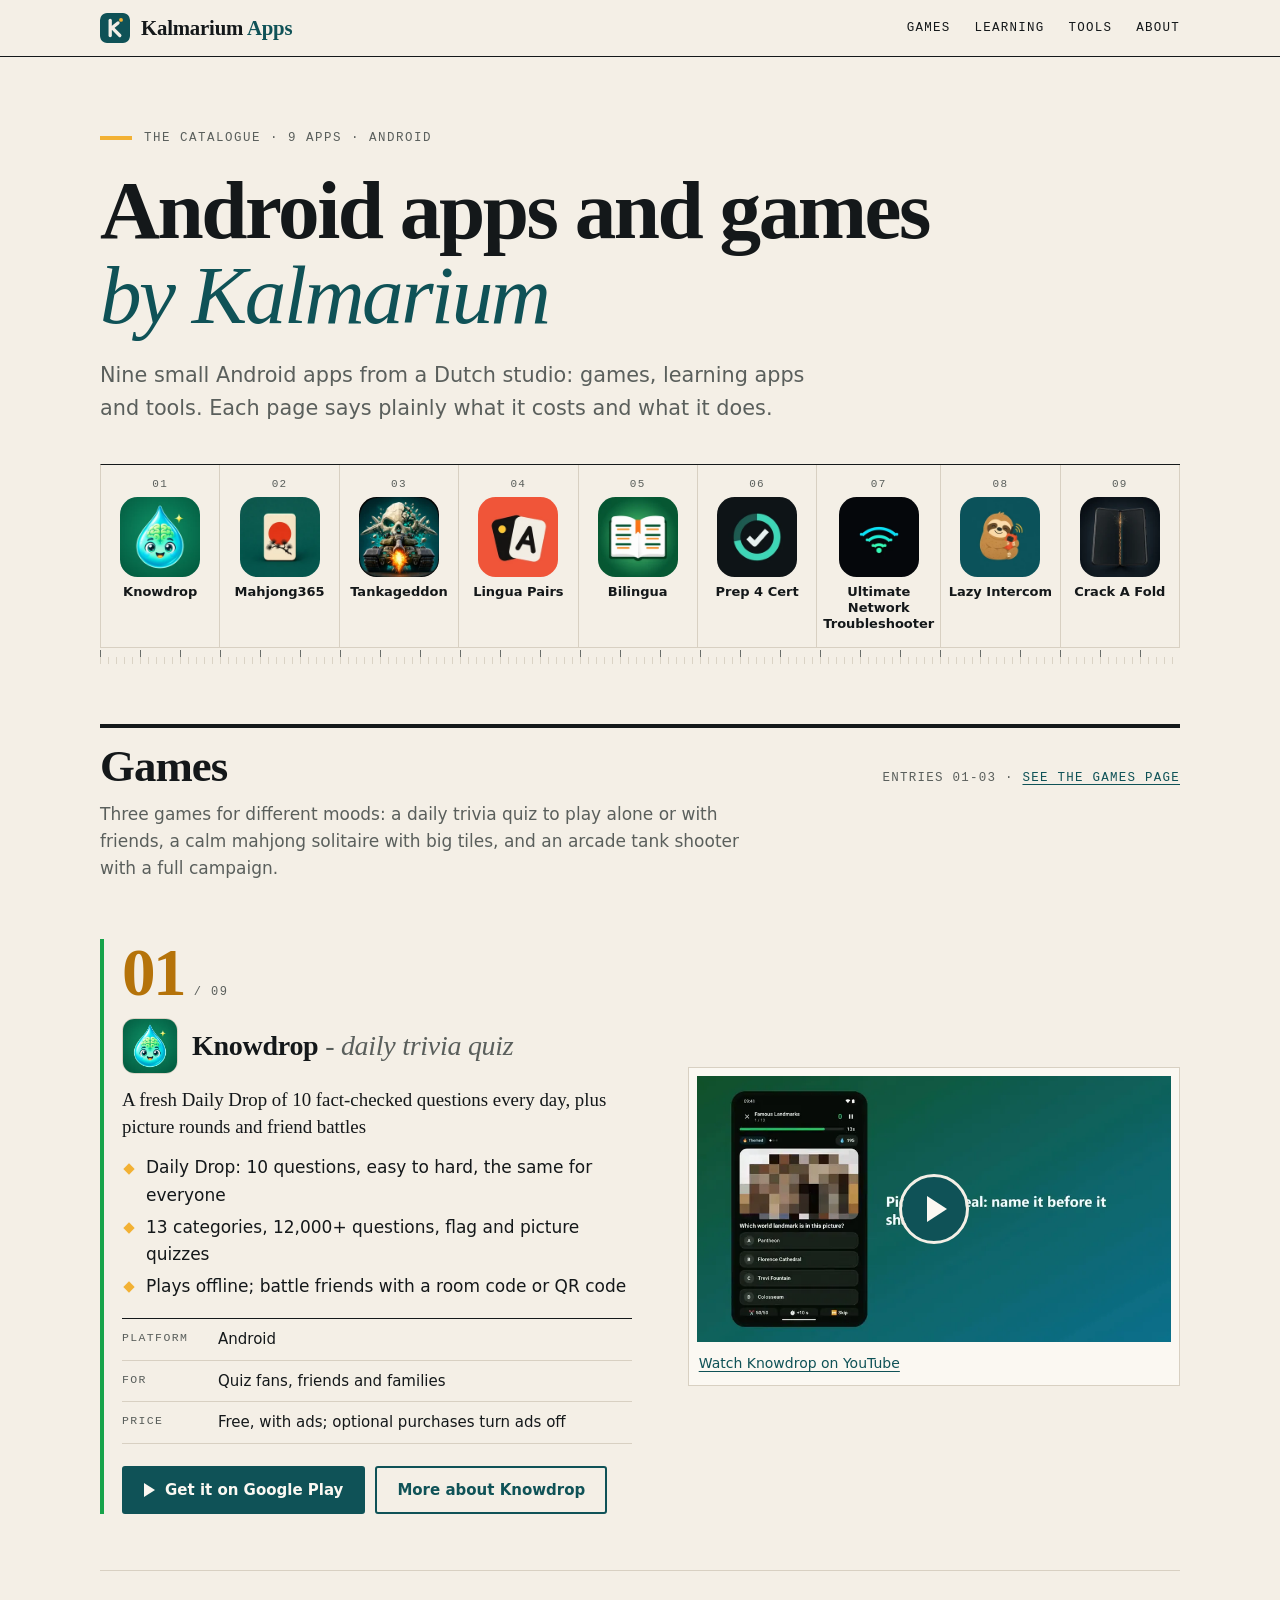
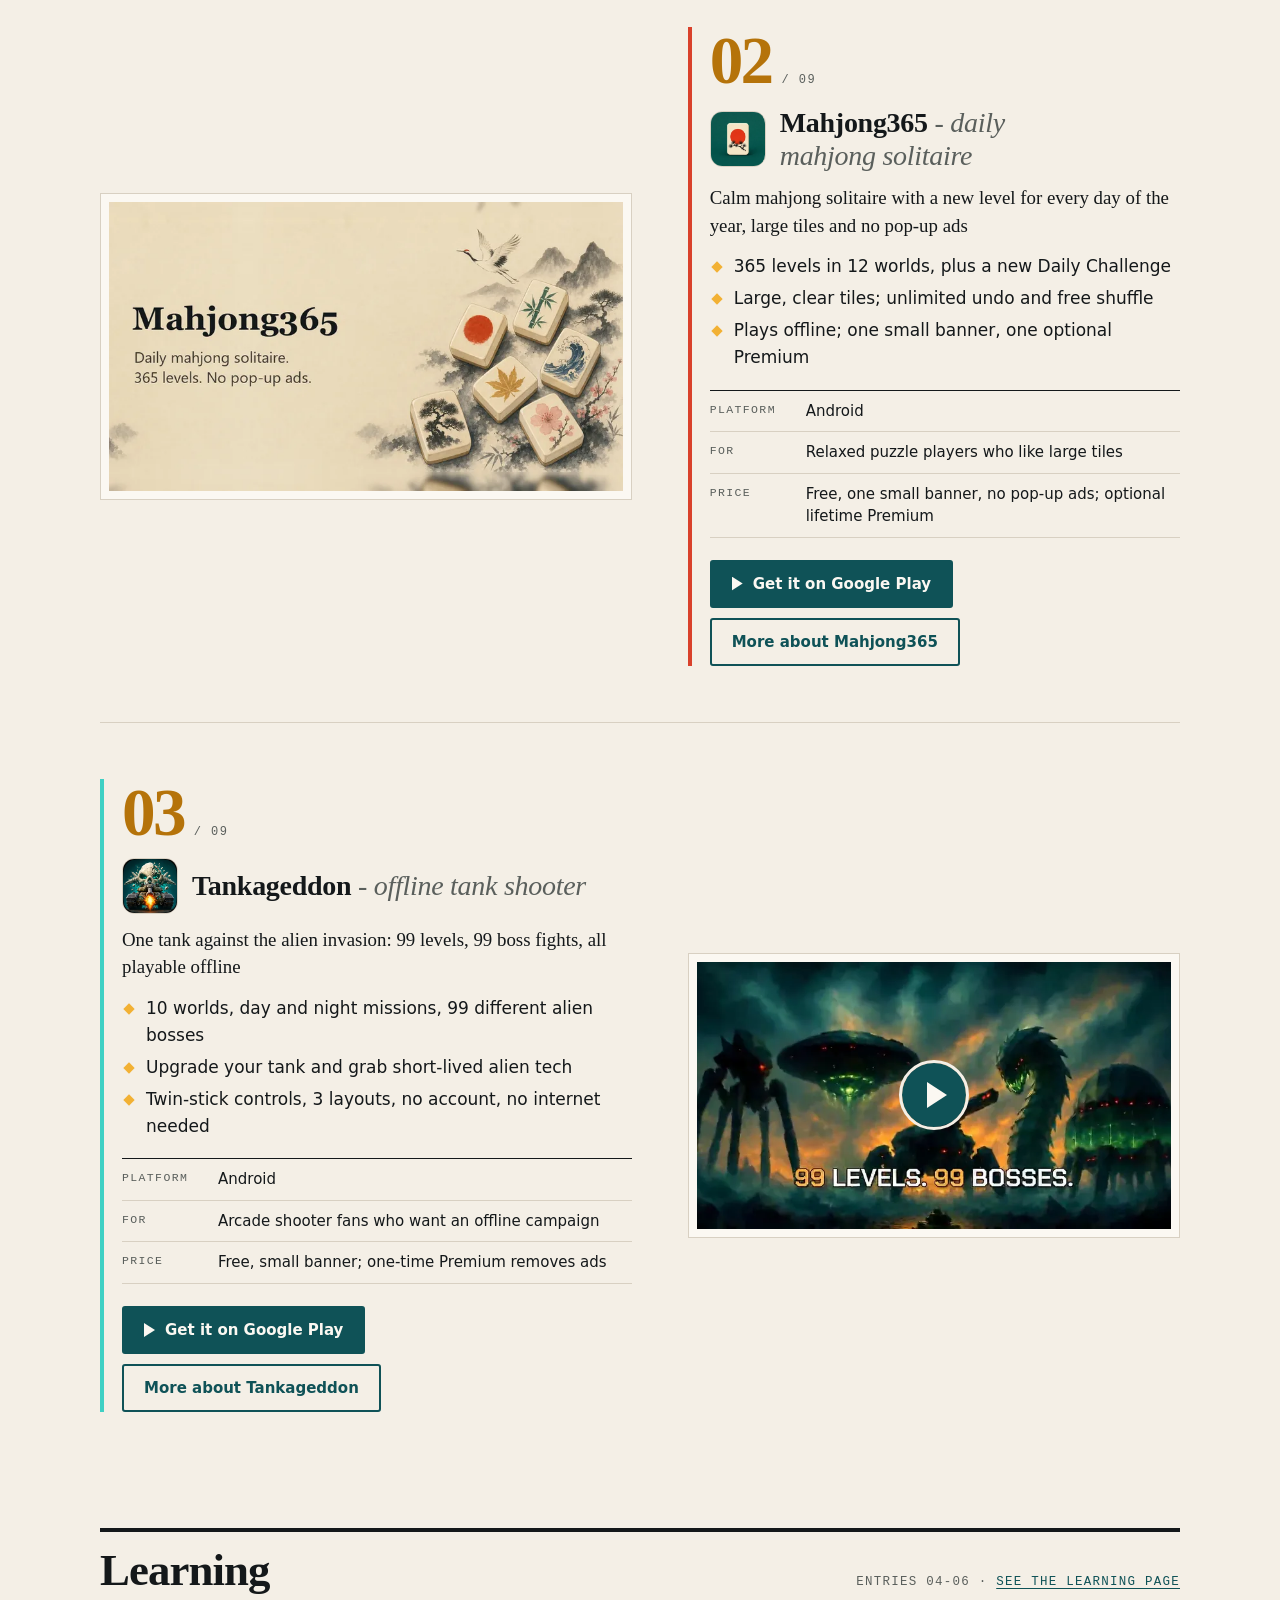
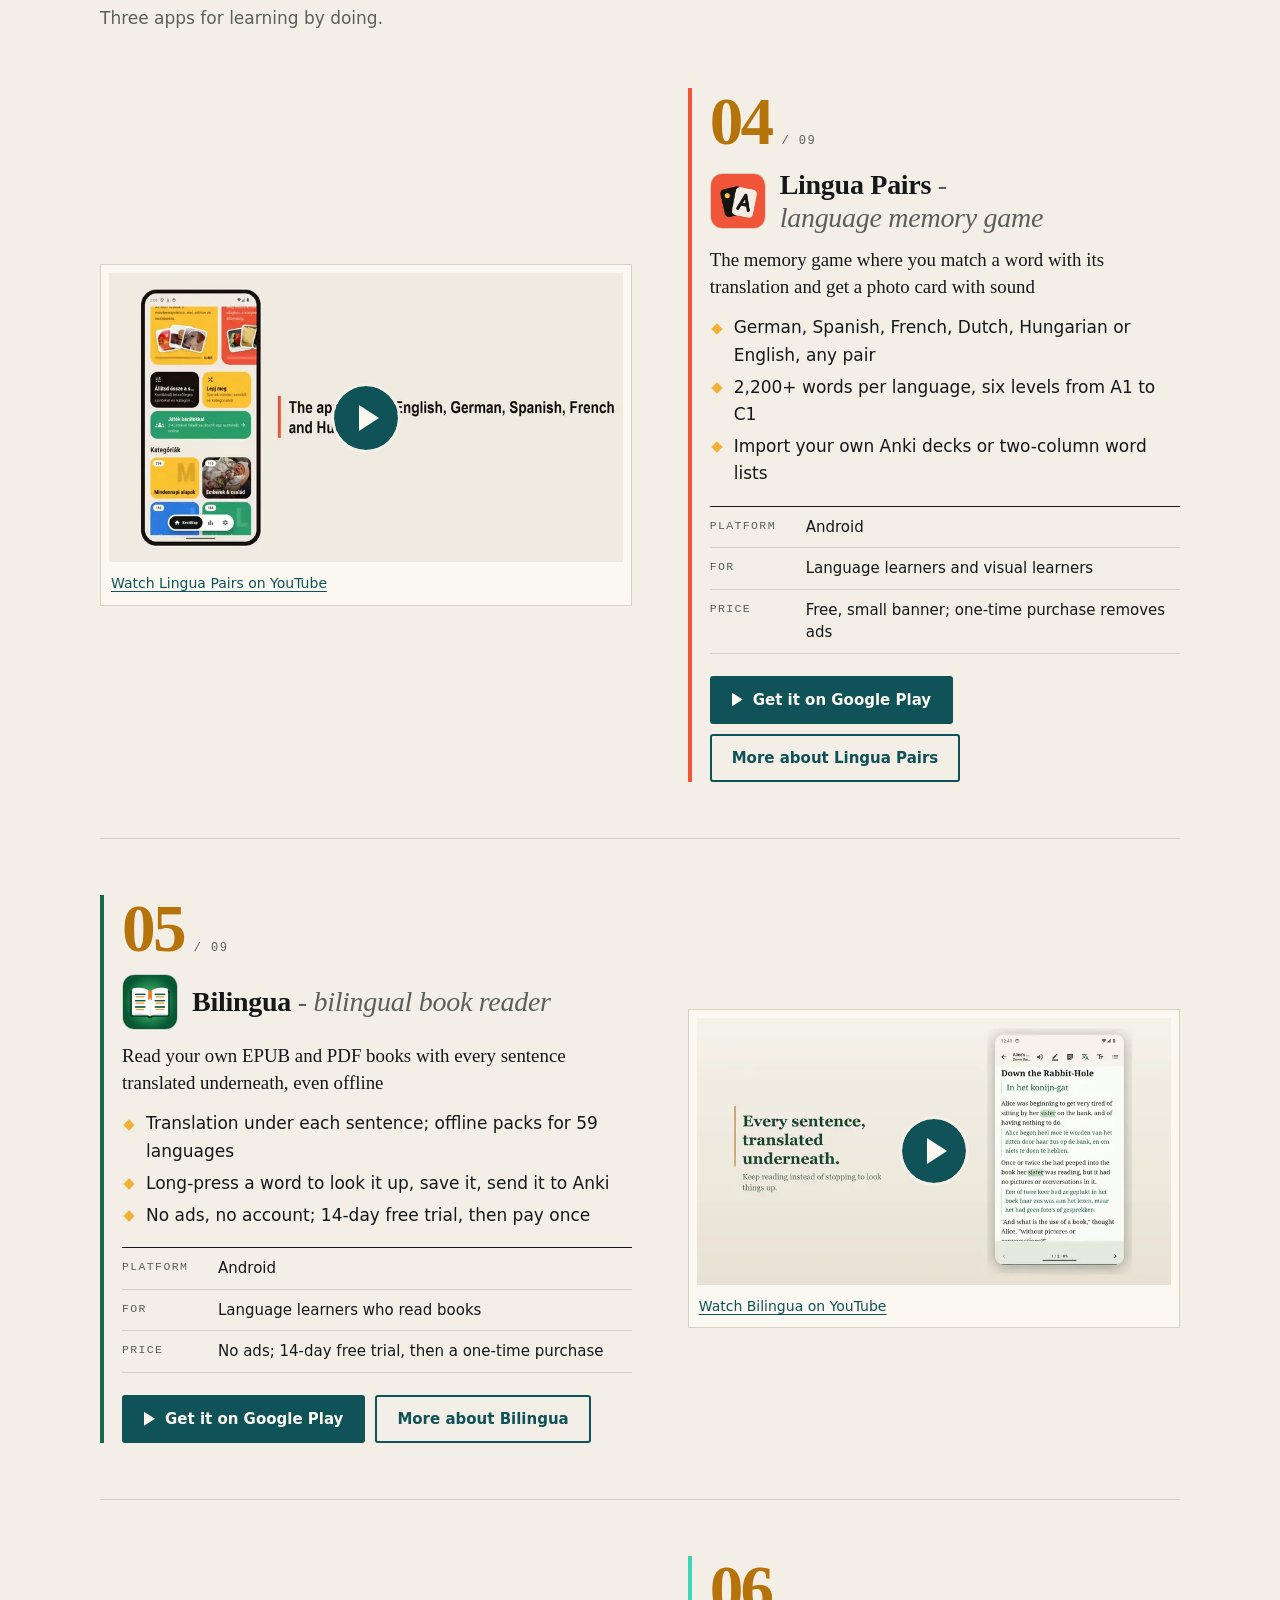
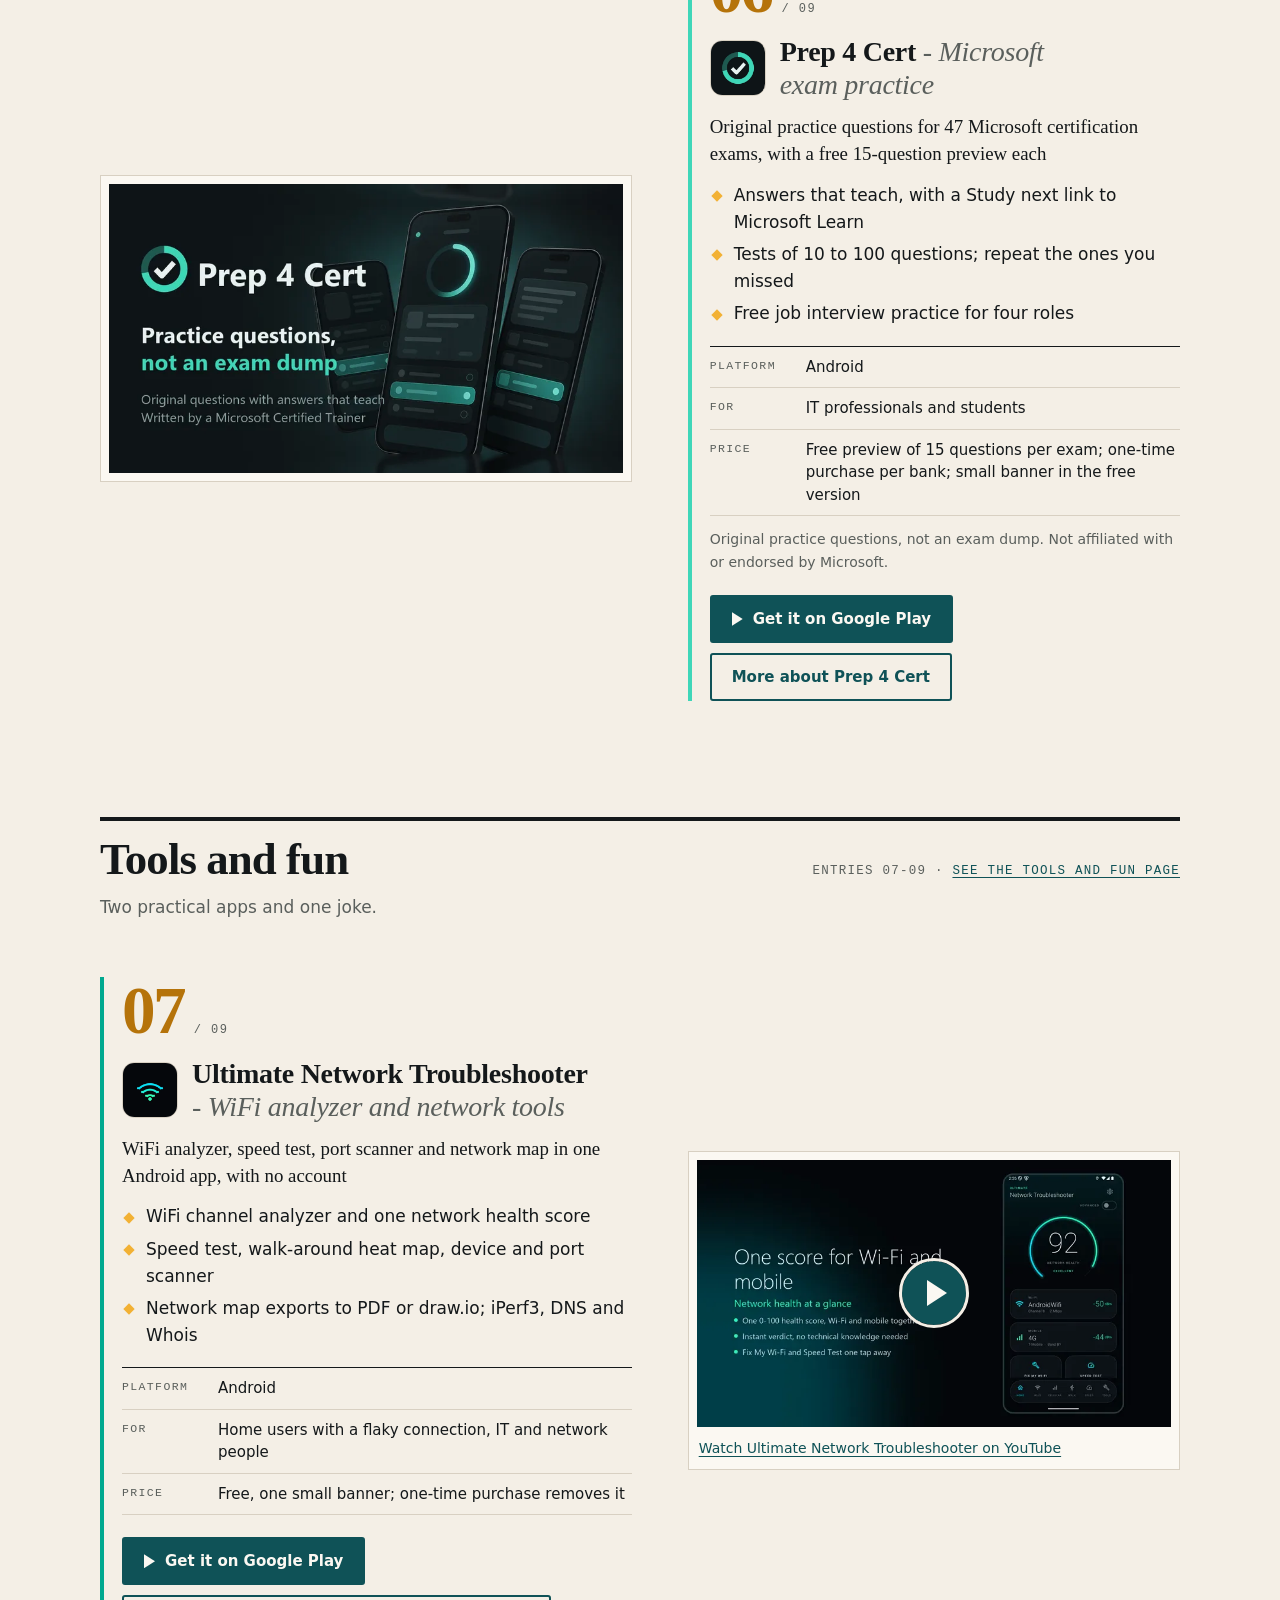
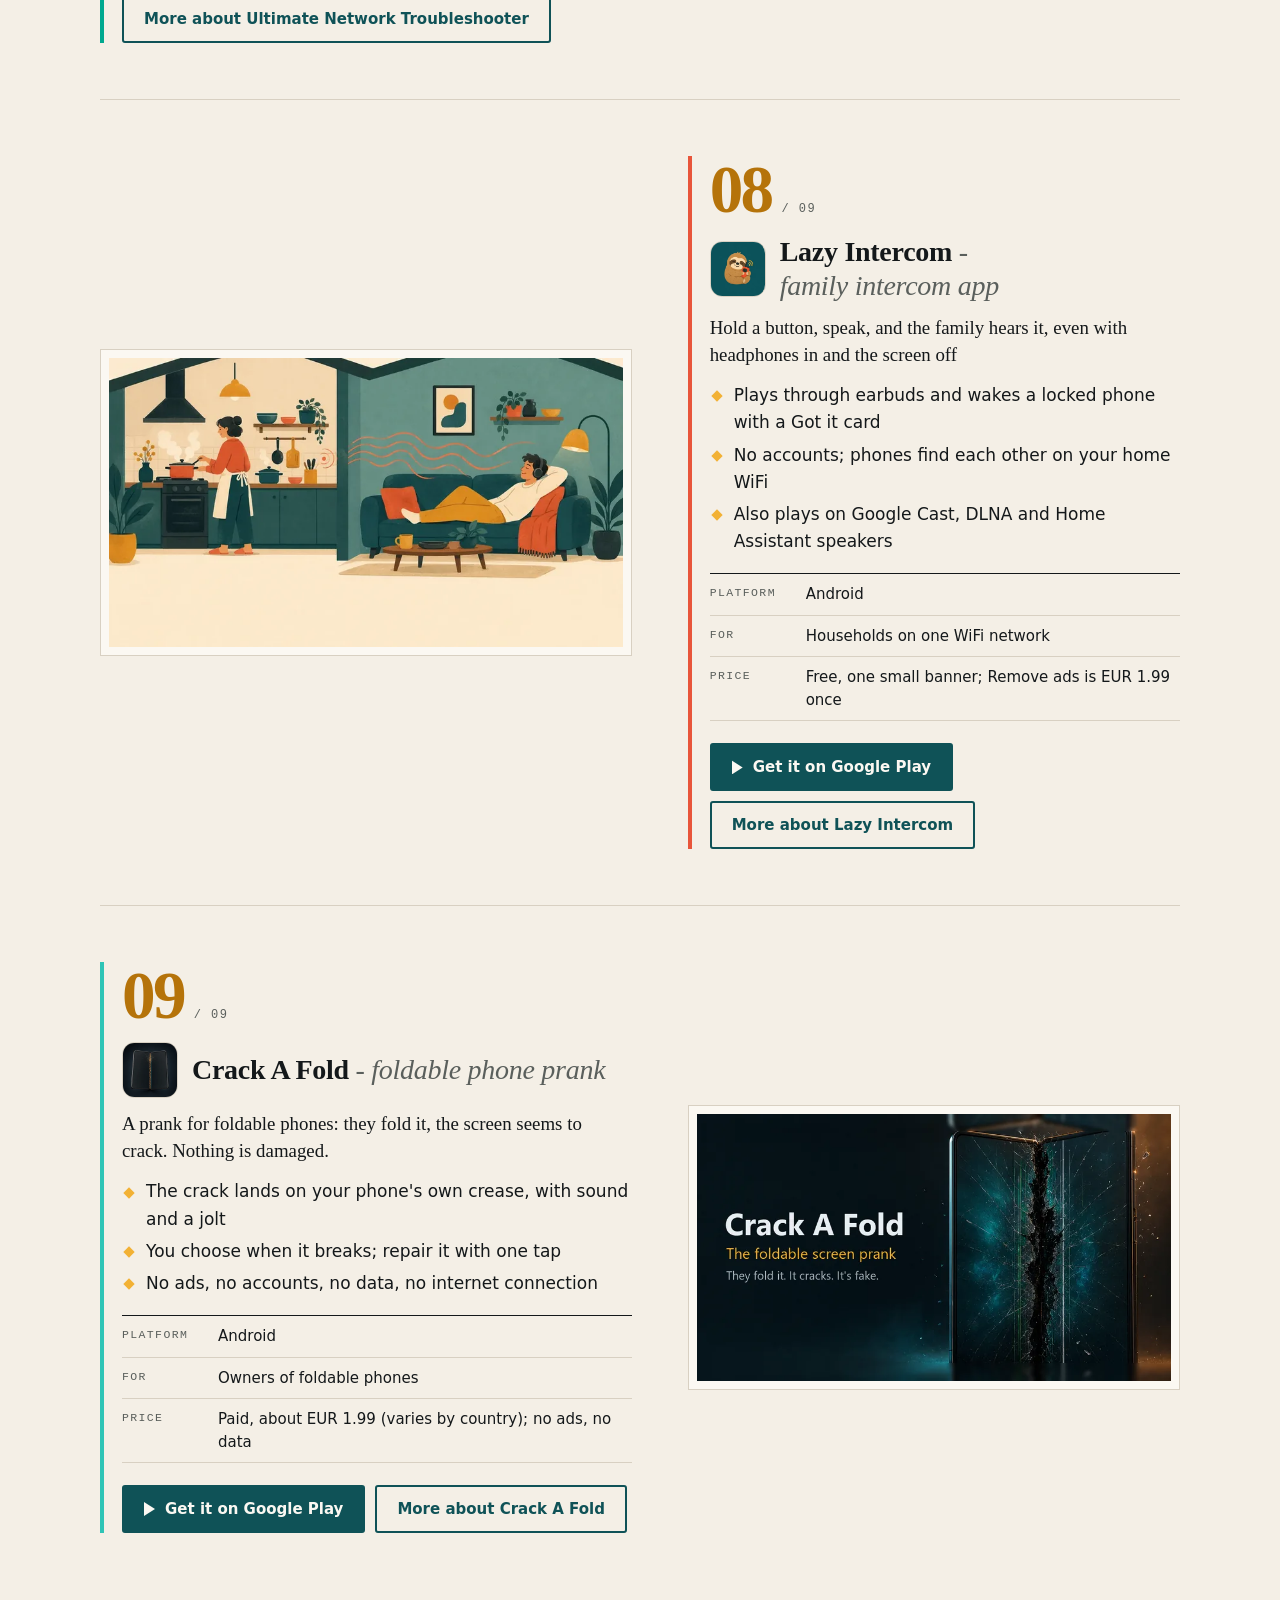
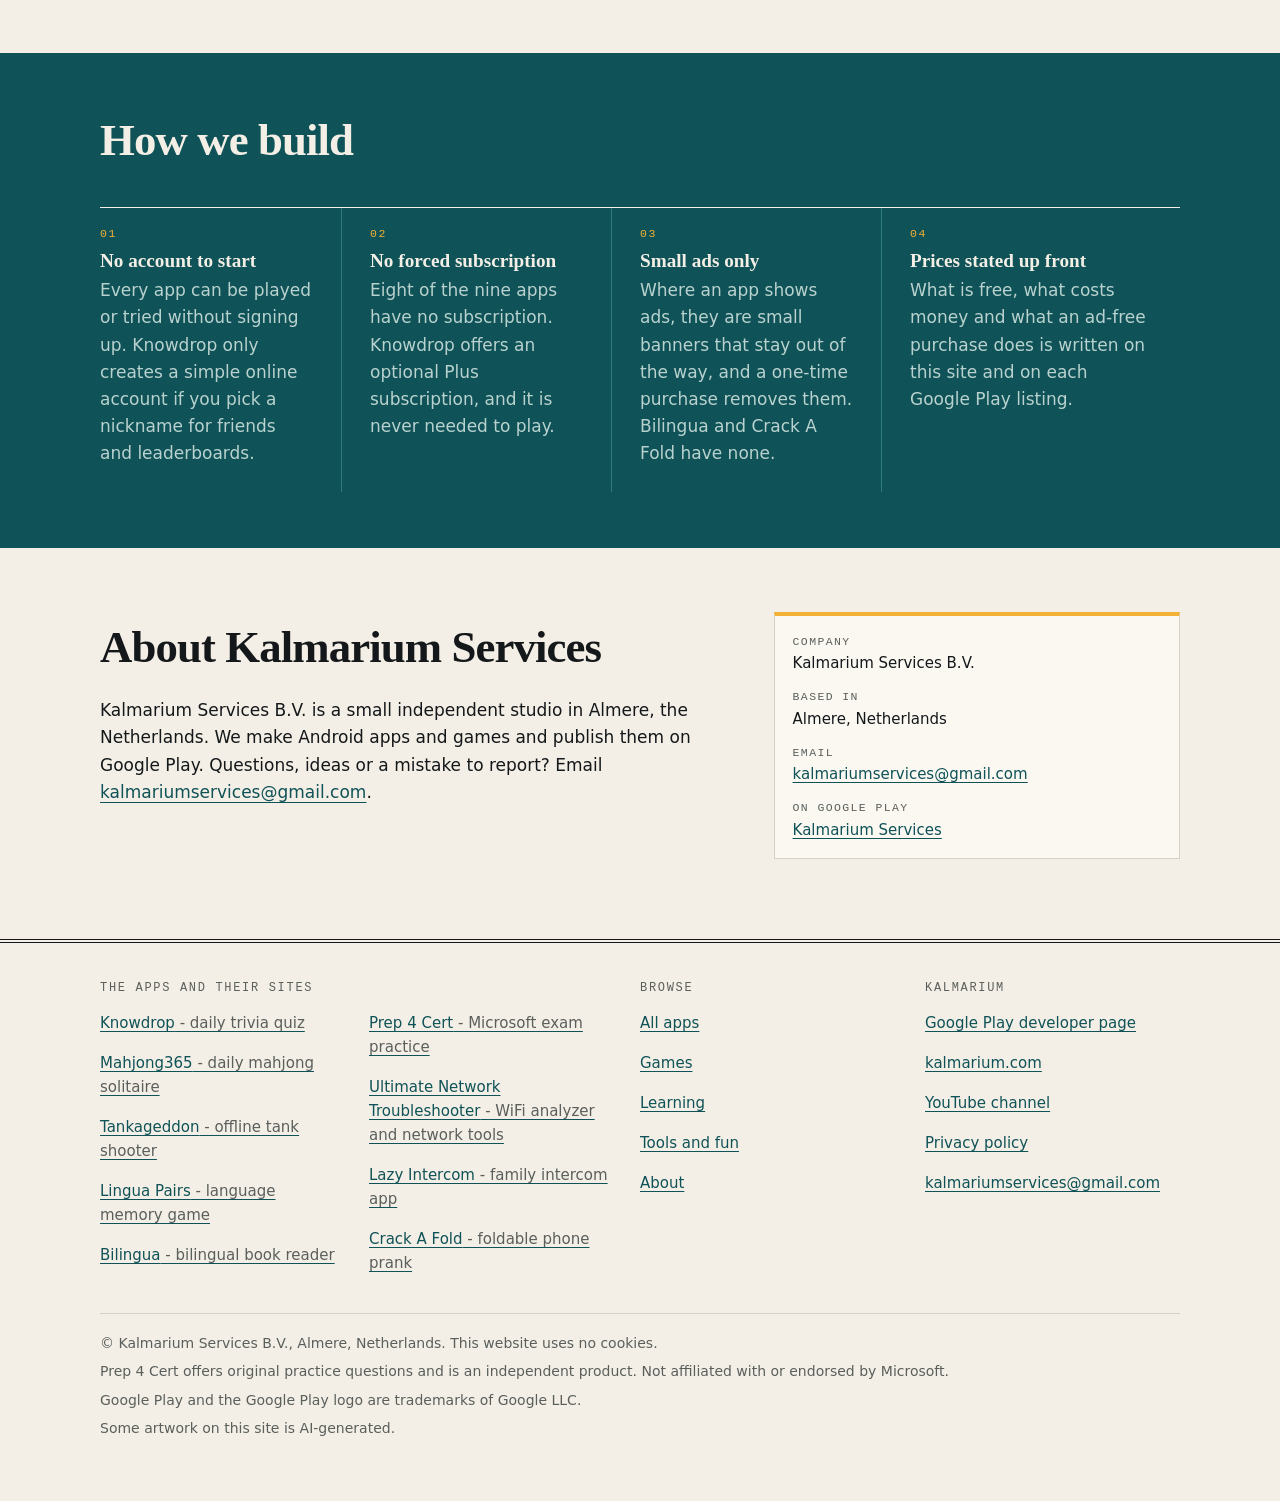
==== index.html @ eacc97db "Kalmarium Apps hub: landing site for all live apps Co-Authored-By: Claude Sonnet 5.5 <noreply@anthro" ====
<!doctype html>
<html lang="en">
<head>
<meta charset="utf-8">
<meta name="viewport" content="width=device-width, initial-scale=1">
<title>Kalmarium Apps: Android Games, Learning Apps and Tools</title>
<meta name="description" content="Nine Android apps and games by Kalmarium Services: daily trivia, mahjong, a tank shooter, language learning, Microsoft exam practice and network tools. On Google Play.">
<link rel="canonical" href="https://apps.kalmarium.com/">
<meta name="theme-color" content="#F4EFE6" media="(prefers-color-scheme: light)">
<meta name="theme-color" content="#0E1416" media="(prefers-color-scheme: dark)">
<meta name="color-scheme" content="light dark">
<link rel="icon" type="image/png" href="/assets/favicon.png">
<link rel="apple-touch-icon" href="/assets/apple-touch-icon.png">
<meta property="og:type" content="website">
<meta property="og:site_name" content="Kalmarium Apps">
<meta property="og:locale" content="en_US">
<meta property="og:title" content="Kalmarium Apps: Android Games, Learning Apps and Tools">
<meta property="og:description" content="Nine Android apps and games by Kalmarium Services: daily trivia, mahjong, a tank shooter, language learning, Microsoft exam practice and network tools. On Google Play.">
<meta property="og:url" content="https://apps.kalmarium.com/">
<meta property="og:image" content="https://apps.kalmarium.com/og.jpg">
<meta property="og:image:width" content="1200">
<meta property="og:image:height" content="630">
<meta property="og:image:alt" content="Kalmarium Apps: Android apps and games by Kalmarium Services">
<meta name="twitter:card" content="summary_large_image">
<meta name="twitter:title" content="Kalmarium Apps: Android Games, Learning Apps and Tools">
<meta name="twitter:description" content="Nine Android apps and games by Kalmarium Services: daily trivia, mahjong, a tank shooter, language learning, Microsoft exam practice and network tools. On Google Play.">
<meta name="twitter:image" content="https://apps.kalmarium.com/og.jpg">
<link rel="stylesheet" href="/assets/site.css">
<script type="application/ld+json">{"@context":"https://schema.org","@graph":[{"@type":"Organization","@id":"https://apps.kalmarium.com/#org","name":"Kalmarium Services","legalName":"Kalmarium Services B.V.","url":"https://apps.kalmarium.com/","logo":"https://apps.kalmarium.com/brand/dev-icon-512.png","email":"kalmariumservices@gmail.com","address":{"@type":"PostalAddress","addressLocality":"Almere","addressCountry":"NL"},"sameAs":["https://play.google.com/store/apps/developer?id=Kalmarium+Services","https://www.youtube.com/@kalmariumservices","https://kalmarium.com"]},{"@type":"WebSite","@id":"https://apps.kalmarium.com/#website","name":"Kalmarium Apps","url":"https://apps.kalmarium.com/","publisher":{"@id":"https://apps.kalmarium.com/#org"},"inLanguage":"en"},{"@type":"ItemList","@id":"https://apps.kalmarium.com/#list","itemListElement":[{"@type":"ListItem","position":1,"item":{"@type":"VideoGame","name":"Knowdrop","description":"A fresh Daily Drop of 10 fact-checked questions every day, plus picture rounds and friend battles","operatingSystem":"Android","applicationCategory":"GameApplication","url":"https://knowdrop.kalmarium.com/","installUrl":"https://play.google.com/store/apps/details?id=com.kalmarium.quizdrop&referrer=utm_source%3Dhub%26utm_medium%3Dhome","image":"https://apps.kalmarium.com/img/knowdrop/tile.webp","offers":{"@type":"Offer","price":"0","priceCurrency":"EUR"},"author":{"@id":"https://apps.kalmarium.com/#org"},"gamePlatform":"Android"}},{"@type":"ListItem","position":2,"item":{"@type":"VideoGame","name":"Mahjong365","description":"Calm mahjong solitaire with a new level for every day of the year, large tiles and no pop-up ads","operatingSystem":"Android","applicationCategory":"GameApplication","url":"https://gaborkalmar83.github.io/mahjong365-info/","installUrl":"https://play.google.com/store/apps/details?id=com.kalmarium.mahjong365&referrer=utm_source%3Dhub%26utm_medium%3Dhome","image":"https://apps.kalmarium.com/img/mahjong365/tile.webp","offers":{"@type":"Offer","price":"0","priceCurrency":"EUR"},"author":{"@id":"https://apps.kalmarium.com/#org"},"gamePlatform":"Android"}},{"@type":"ListItem","position":3,"item":{"@type":"VideoGame","name":"Tankageddon","description":"One tank against the alien invasion: 99 levels, 99 boss fights, all playable offline","operatingSystem":"Android","applicationCategory":"GameApplication","url":"https://tankageddon.kalmarium.com/","installUrl":"https://play.google.com/store/apps/details?id=com.kalmarium.tankageddon&referrer=utm_source%3Dhub%26utm_medium%3Dhome","image":"https://apps.kalmarium.com/img/tankageddon/tile.webp","offers":{"@type":"Offer","price":"0","priceCurrency":"EUR"},"author":{"@id":"https://apps.kalmarium.com/#org"},"gamePlatform":"Android"}},{"@type":"ListItem","position":4,"item":{"@type":"MobileApplication","name":"Lingua Pairs","description":"The memory game where you match a word with its translation and get a photo card with sound","operatingSystem":"Android","applicationCategory":"GameApplication","url":"https://lingua.kalmarium.com/","installUrl":"https://play.google.com/store/apps/details?id=com.kalmarium.linguapairs&referrer=utm_source%3Dhub%26utm_medium%3Dhome","image":"https://apps.kalmarium.com/img/lingua-pairs/tile.webp","offers":{"@type":"Offer","price":"0","priceCurrency":"EUR"},"author":{"@id":"https://apps.kalmarium.com/#org"}}},{"@type":"ListItem","position":5,"item":{"@type":"MobileApplication","name":"Bilingua","description":"Read your own EPUB and PDF books with every sentence translated underneath, even offline","operatingSystem":"Android","applicationCategory":"EducationalApplication","url":"https://bilingua.kalmarium.com/","installUrl":"https://play.google.com/store/apps/details?id=com.lingua.reader&referrer=utm_source%3Dhub%26utm_medium%3Dhome","image":"https://apps.kalmarium.com/img/bilingua/tile.webp","offers":{"@type":"Offer","price":"0","priceCurrency":"EUR"},"author":{"@id":"https://apps.kalmarium.com/#org"}}},{"@type":"ListItem","position":6,"item":{"@type":"MobileApplication","name":"Prep 4 Cert","description":"Original practice questions for 47 Microsoft certification exams, with a free 15-question preview each","operatingSystem":"Android","applicationCategory":"EducationalApplication","url":"https://prep4cert.kalmarium.com/","installUrl":"https://play.google.com/store/apps/details?id=com.kalmarium.prep4cert&referrer=utm_source%3Dhub%26utm_medium%3Dhome","image":"https://apps.kalmarium.com/img/prep4cert/tile.webp","offers":{"@type":"Offer","price":"0","priceCurrency":"EUR"},"author":{"@id":"https://apps.kalmarium.com/#org"}}},{"@type":"ListItem","position":7,"item":{"@type":"MobileApplication","name":"Ultimate Network Troubleshooter","description":"WiFi analyzer, speed test, port scanner and network map in one Android app, with no account","operatingSystem":"Android","applicationCategory":"UtilitiesApplication","url":"https://netcheck.kalmarium.com/","installUrl":"https://play.google.com/store/apps/details?id=com.kalmarium.networktroubleshooter&referrer=utm_source%3Dhub%26utm_medium%3Dhome","image":"https://apps.kalmarium.com/img/network-troubleshooter/tile.webp","offers":{"@type":"Offer","price":"0","priceCurrency":"EUR"},"author":{"@id":"https://apps.kalmarium.com/#org"}}},{"@type":"ListItem","position":8,"item":{"@type":"MobileApplication","name":"Lazy Intercom","description":"Hold a button, speak, and the family hears it, even with headphones in and the screen off","operatingSystem":"Android","applicationCategory":"CommunicationApplication","url":"https://intercom.kalmarium.com/","installUrl":"https://play.google.com/store/apps/details?id=com.kalmarium.lazyintercom&referrer=utm_source%3Dhub%26utm_medium%3Dhome","image":"https://apps.kalmarium.com/img/lazy-intercom/tile.webp","offers":{"@type":"Offer","price":"0","priceCurrency":"EUR"},"author":{"@id":"https://apps.kalmarium.com/#org"}}},{"@type":"ListItem","position":9,"item":{"@type":"MobileApplication","name":"Crack A Fold","description":"A prank for foldable phones: they fold it, the screen seems to crack. Nothing is damaged.","operatingSystem":"Android","applicationCategory":"EntertainmentApplication","url":"https://crackafold.kalmarium.com/","installUrl":"https://play.google.com/store/apps/details?id=com.kalmarium.crackafold&referrer=utm_source%3Dhub%26utm_medium%3Dhome","image":"https://apps.kalmarium.com/img/crack-a-fold/tile.webp","offers":{"@type":"Offer","price":"1.99","priceCurrency":"EUR"},"author":{"@id":"https://apps.kalmarium.com/#org"}}}]},{"@type":"VideoObject","name":"Knowdrop: daily trivia quiz, trailer","description":"A short trailer for Knowdrop, the daily trivia quiz for Android: Picture Reveal, quick rounds, fun facts, 13 categories and games with friends.","thumbnailUrl":"https://apps.kalmarium.com/video/knowdrop-poster.webp","uploadDate":"2026-11-15","contentUrl":"https://apps.kalmarium.com/video/knowdrop.mp4","duration":"PT34S","width":1280,"height":720},{"@type":"VideoObject","name":"Tankageddon: offline tank shooter, trailer","description":"A 60 second trailer for Tankageddon: the alien invasion, 99 bosses, 10 worlds and the last tank on Earth.","thumbnailUrl":"https://apps.kalmarium.com/video/tankageddon-poster.webp","uploadDate":"2026-11-20","contentUrl":"https://apps.kalmarium.com/video/tankageddon.mp4","duration":"PT60S","width":1280,"height":720},{"@type":"VideoObject","name":"Lingua Pairs: the memory game that teaches languages","description":"A promo video for Lingua Pairs: flip two cards, match a word with its translation and get a photo card with the spoken word.","thumbnailUrl":"https://apps.kalmarium.com/video/lingua-pairs-poster.webp","uploadDate":"2026-11-15","contentUrl":"https://apps.kalmarium.com/video/lingua-pairs.mp4","duration":"PT40S","width":1280,"height":720},{"@type":"VideoObject","name":"Bilingua: read real books in the language you are learning","description":"A promo video for Bilingua: a translation under every sentence, word lookup, flashcards and offline translation.","thumbnailUrl":"https://apps.kalmarium.com/video/bilingua-poster.webp","uploadDate":"2026-11-15","contentUrl":"https://apps.kalmarium.com/video/bilingua.mp4","duration":"PT46S","width":1280,"height":720},{"@type":"VideoObject","name":"Ultimate Network Troubleshooter: WiFi analyzer and network tools, promo","description":"A short promo for Ultimate Network Troubleshooter, the Android app with a WiFi analyzer, speed test, port scanner and network map.","thumbnailUrl":"https://apps.kalmarium.com/video/network-troubleshooter-poster.webp","uploadDate":"2026-11-14","contentUrl":"https://apps.kalmarium.com/video/network-troubleshooter.mp4","duration":"PT50S","width":1280,"height":720}]}</script>
<script defer src="/assets/site.js"></script>
<script defer src="https://overwatch.kalmarium.com/h.js" data-app="kalmarium-hub"></script>
</head>
<body>
<a class="skip" href="#main">Skip to content</a>
<header class="mast"><div class="wrap bar">
<a class="brand" href="/"><img src="/assets/logo.svg" width="30" height="30" alt="Kalmarium logo"><span>Kalmarium <i>Apps</i></span></a>
<nav aria-label="Main"><ul><li><a href="/games/">Games</a></li><li><a href="/learning/">Learning</a></li><li><a href="/tools/">Tools</a></li><li><a href="/#about">About</a></li></ul></nav>
</div></header>
<main id="main">
<section class="wrap hero" aria-labelledby="top-h">
<p class="kicker">The catalogue &middot; 9 apps &middot; Android</p>
<h1 id="top-h">Android apps and games <em>by Kalmarium</em></h1>
<p class="lede">Nine small Android apps from a Dutch studio: games, learning apps and tools. Each page says plainly what it costs and what it does.</p>
<ol class="strip" aria-label="All apps"><li><a href="#knowdrop"><b aria-hidden="true">01</b><img src="/img/knowdrop/icon.webp" width="80" height="80" alt="Knowdrop app icon" decoding="async"><span aria-hidden="true">Knowdrop</span></a></li><li><a href="#mahjong365"><b aria-hidden="true">02</b><img src="/img/mahjong365/icon.webp" width="80" height="80" alt="Mahjong365 app icon" decoding="async"><span aria-hidden="true">Mahjong365</span></a></li><li><a href="#tankageddon"><b aria-hidden="true">03</b><img src="/img/tankageddon/icon.webp" width="80" height="80" alt="Tankageddon app icon" decoding="async"><span aria-hidden="true">Tankageddon</span></a></li><li><a href="#lingua-pairs"><b aria-hidden="true">04</b><img src="/img/lingua-pairs/icon.webp" width="80" height="80" alt="Lingua Pairs app icon" decoding="async"><span aria-hidden="true">Lingua Pairs</span></a></li><li><a href="#bilingua"><b aria-hidden="true">05</b><img src="/img/bilingua/icon.webp" width="80" height="80" alt="Bilingua app icon" decoding="async"><span aria-hidden="true">Bilingua</span></a></li><li><a href="#prep4cert"><b aria-hidden="true">06</b><img src="/img/prep4cert/icon.webp" width="80" height="80" alt="Prep 4 Cert app icon" decoding="async"><span aria-hidden="true">Prep 4 Cert</span></a></li><li><a href="#network-troubleshooter"><b aria-hidden="true">07</b><img src="/img/network-troubleshooter/icon.webp" width="80" height="80" alt="Ultimate Network Troubleshooter app icon" decoding="async"><span aria-hidden="true">Ultimate Network Troubleshooter</span></a></li><li><a href="#lazy-intercom"><b aria-hidden="true">08</b><img src="/img/lazy-intercom/icon.webp" width="80" height="80" alt="Lazy Intercom app icon" decoding="async"><span aria-hidden="true">Lazy Intercom</span></a></li><li><a href="#crack-a-fold"><b aria-hidden="true">09</b><img src="/img/crack-a-fold/icon.webp" width="80" height="80" alt="Crack A Fold app icon" decoding="async"><span aria-hidden="true">Crack A Fold</span></a></li></ol>
<div class="ruler" aria-hidden="true"></div>
</section>
<section class="wrap cat" id="cat-games" aria-labelledby="cat-games-h">
<div class="cat-h"><h2 id="cat-games-h">Games</h2><p>Entries 01-03 &middot; <a href="/games/">See the Games page</a></p></div>
<p class="cat-i">Three games for different moods: a daily trivia quiz to play alone or with friends, a calm mahjong solitaire with big tiles, and an arcade tank shooter with a full campaign.</p>
<article class="entry" id="knowdrop" aria-labelledby="knowdrop-h" style="--a:#16a34a">
<div class="txt">
<p class="no" aria-hidden="true">01<small>/ 09</small></p>
<div class="eh"><img src="/img/knowdrop/icon.webp" width="56" height="56" alt="Knowdrop app icon" loading="lazy" decoding="async"><h3 id="knowdrop-h"><a href="https://knowdrop.kalmarium.com/?utm_source=hub&amp;utm_medium=home">Knowdrop<span class="d"> - daily trivia quiz</span></a></h3></div>
<p class="hook">A fresh Daily Drop of 10 fact-checked questions every day, plus picture rounds and friend battles</p>
<ul class="pts"><li>Daily Drop: 10 questions, easy to hard, the same for everyone</li><li>13 categories, 12,000+ questions, flag and picture quizzes</li><li>Plays offline; battle friends with a room code or QR code</li></ul>
<dl class="spec"><div><dt>Platform</dt><dd>Android</dd></div><div><dt>For</dt><dd>Quiz fans, friends and families</dd></div><div><dt>Price</dt><dd>Free, with ads; optional purchases turn ads off</dd></div></dl>

<div class="btns"><a class="btn play" href="https://play.google.com/store/apps/details?id=com.kalmarium.quizdrop&amp;referrer=utm_source%3Dhub%26utm_medium%3Dhome" rel="noopener" aria-label="Get it on Google Play: Knowdrop">Get it on Google Play</a><a class="btn alt" href="https://knowdrop.kalmarium.com/?utm_source=hub&amp;utm_medium=home" aria-label="More about Knowdrop, the daily trivia quiz, on its own website">More about Knowdrop</a></div>
</div>
<figure class="tile"><a class="vid" href="/video/knowdrop.mp4" data-video="Play video: Knowdrop: daily trivia quiz, trailer" aria-label="Play video: Knowdrop: daily trivia quiz, trailer"><img src="/video/knowdrop-poster.webp" width="800" height="450" alt="Knowdrop logo, a smiling water drop with a green brain, with the line Fresh trivia, every day and a collage of quiz pictures" loading="lazy" decoding="async"><span class="play" aria-hidden="true"><i></i></span></a><figcaption><a href="https://www.youtube.com/watch?v=GaIAvPnITpM">Watch Knowdrop on YouTube</a></figcaption></figure>
</article>
<article class="entry flip" id="mahjong365" aria-labelledby="mahjong365-h" style="--a:#D9412B">
<div class="txt">
<p class="no" aria-hidden="true">02<small>/ 09</small></p>
<div class="eh"><img src="/img/mahjong365/icon.webp" width="56" height="56" alt="Mahjong365 app icon" loading="lazy" decoding="async"><h3 id="mahjong365-h"><a href="https://gaborkalmar83.github.io/mahjong365-info/?utm_source=hub&amp;utm_medium=home">Mahjong365<span class="d"> - daily mahjong solitaire</span></a></h3></div>
<p class="hook">Calm mahjong solitaire with a new level for every day of the year, large tiles and no pop-up ads</p>
<ul class="pts"><li>365 levels in 12 worlds, plus a new Daily Challenge</li><li>Large, clear tiles; unlimited undo and free shuffle</li><li>Plays offline; one small banner, one optional Premium</li></ul>
<dl class="spec"><div><dt>Platform</dt><dd>Android</dd></div><div><dt>For</dt><dd>Relaxed puzzle players who like large tiles</dd></div><div><dt>Price</dt><dd>Free, one small banner, no pop-up ads; optional lifetime Premium</dd></div></dl>

<div class="btns"><a class="btn play" href="https://play.google.com/store/apps/details?id=com.kalmarium.mahjong365&amp;referrer=utm_source%3Dhub%26utm_medium%3Dhome" rel="noopener" aria-label="Get it on Google Play: Mahjong365">Get it on Google Play</a><a class="btn alt" href="https://gaborkalmar83.github.io/mahjong365-info/?utm_source=hub&amp;utm_medium=home" aria-label="More about Mahjong365, the daily mahjong solitaire, on its own website">More about Mahjong365</a></div>
</div>
<figure class="tile"><img src="/img/mahjong365/tile.webp" width="800" height="450" alt="Mahjong365 title on a cream ink-wash background beside five mahjong tiles with plants, a sun and a wave" loading="lazy" decoding="async"></figure>
</article>
<article class="entry" id="tankageddon" aria-labelledby="tankageddon-h" style="--a:#3fd0c4">
<div class="txt">
<p class="no" aria-hidden="true">03<small>/ 09</small></p>
<div class="eh"><img src="/img/tankageddon/icon.webp" width="56" height="56" alt="Tankageddon app icon" loading="lazy" decoding="async"><h3 id="tankageddon-h"><a href="https://tankageddon.kalmarium.com/?utm_source=hub&amp;utm_medium=home">Tankageddon<span class="d"> - offline tank shooter</span></a></h3></div>
<p class="hook">One tank against the alien invasion: 99 levels, 99 boss fights, all playable offline</p>
<ul class="pts"><li>10 worlds, day and night missions, 99 different alien bosses</li><li>Upgrade your tank and grab short-lived alien tech</li><li>Twin-stick controls, 3 layouts, no account, no internet needed</li></ul>
<dl class="spec"><div><dt>Platform</dt><dd>Android</dd></div><div><dt>For</dt><dd>Arcade shooter fans who want an offline campaign</dd></div><div><dt>Price</dt><dd>Free, small banner; one-time Premium removes ads</dd></div></dl>

<div class="btns"><a class="btn play" href="https://play.google.com/store/apps/details?id=com.kalmarium.tankageddon&amp;referrer=utm_source%3Dhub%26utm_medium%3Dhome" rel="noopener" aria-label="Get it on Google Play: Tankageddon">Get it on Google Play</a><a class="btn alt" href="https://tankageddon.kalmarium.com/?utm_source=hub&amp;utm_medium=home" aria-label="More about Tankageddon, the offline tank shooter, on its own website">More about Tankageddon</a></div>
</div>
<figure class="tile"><a class="vid" href="/video/tankageddon.mp4" data-video="Play video: Tankageddon: offline tank shooter, trailer" aria-label="Play video: Tankageddon: offline tank shooter, trailer"><img src="/video/tankageddon-poster.webp" width="800" height="450" alt="A lone tank fires at an alien mothership above a burning ruined city" loading="lazy" decoding="async"><span class="play" aria-hidden="true"><i></i></span></a></figure>
</article>
</section>
<section class="wrap cat" id="cat-learning" aria-labelledby="cat-learning-h">
<div class="cat-h"><h2 id="cat-learning-h">Learning</h2><p>Entries 04-06 &middot; <a href="/learning/">See the Learning page</a></p></div>
<p class="cat-i">Three apps for learning by doing.</p>
<article class="entry flip" id="lingua-pairs" aria-labelledby="lingua-pairs-h" style="--a:#F0553A">
<div class="txt">
<p class="no" aria-hidden="true">04<small>/ 09</small></p>
<div class="eh"><img src="/img/lingua-pairs/icon.webp" width="56" height="56" alt="Lingua Pairs app icon" loading="lazy" decoding="async"><h3 id="lingua-pairs-h"><a href="https://lingua.kalmarium.com/?utm_source=hub&amp;utm_medium=home">Lingua Pairs<span class="d"> - language memory game</span></a></h3></div>
<p class="hook">The memory game where you match a word with its translation and get a photo card with sound</p>
<ul class="pts"><li>German, Spanish, French, Dutch, Hungarian or English, any pair</li><li>2,200+ words per language, six levels from A1 to C1</li><li>Import your own Anki decks or two-column word lists</li></ul>
<dl class="spec"><div><dt>Platform</dt><dd>Android</dd></div><div><dt>For</dt><dd>Language learners and visual learners</dd></div><div><dt>Price</dt><dd>Free, small banner; one-time purchase removes ads</dd></div></dl>

<div class="btns"><a class="btn play" href="https://play.google.com/store/apps/details?id=com.kalmarium.linguapairs&amp;referrer=utm_source%3Dhub%26utm_medium%3Dhome" rel="noopener" aria-label="Get it on Google Play: Lingua Pairs">Get it on Google Play</a><a class="btn alt" href="https://lingua.kalmarium.com/?utm_source=hub&amp;utm_medium=home" aria-label="More about Lingua Pairs, the language memory game, on its own website">More about Lingua Pairs</a></div>
</div>
<figure class="tile"><a class="vid" href="/video/lingua-pairs.mp4" data-video="Play video: Lingua Pairs: the memory game that teaches languages" aria-label="Play video: Lingua Pairs: the memory game that teaches languages"><img src="/video/lingua-pairs-poster.webp" width="800" height="450" alt="Lingua Pairs title beside an illustration of two smiling people holding cards among European landmarks" loading="lazy" decoding="async"><span class="play" aria-hidden="true"><i></i></span></a><figcaption><a href="https://www.youtube.com/watch?v=MUHGI4thGqQ">Watch Lingua Pairs on YouTube</a></figcaption></figure>
</article>
<article class="entry" id="bilingua" aria-labelledby="bilingua-h" style="--a:#1a6b4b">
<div class="txt">
<p class="no" aria-hidden="true">05<small>/ 09</small></p>
<div class="eh"><img src="/img/bilingua/icon.webp" width="56" height="56" alt="Bilingua app icon" loading="lazy" decoding="async"><h3 id="bilingua-h"><a href="https://bilingua.kalmarium.com/?utm_source=hub&amp;utm_medium=home">Bilingua<span class="d"> - bilingual book reader</span></a></h3></div>
<p class="hook">Read your own EPUB and PDF books with every sentence translated underneath, even offline</p>
<ul class="pts"><li>Translation under each sentence; offline packs for 59 languages</li><li>Long-press a word to look it up, save it, send it to Anki</li><li>No ads, no account; 14-day free trial, then pay once</li></ul>
<dl class="spec"><div><dt>Platform</dt><dd>Android</dd></div><div><dt>For</dt><dd>Language learners who read books</dd></div><div><dt>Price</dt><dd>No ads; 14-day free trial, then a one-time purchase</dd></div></dl>

<div class="btns"><a class="btn play" href="https://play.google.com/store/apps/details?id=com.lingua.reader&amp;referrer=utm_source%3Dhub%26utm_medium%3Dhome" rel="noopener" aria-label="Get it on Google Play: Bilingua">Get it on Google Play</a><a class="btn alt" href="https://bilingua.kalmarium.com/?utm_source=hub&amp;utm_medium=home" aria-label="More about Bilingua, the bilingual book reader, on its own website">More about Bilingua</a></div>
</div>
<figure class="tile"><a class="vid" href="/video/bilingua.mp4" data-video="Play video: Bilingua: read real books in the language you are learning" aria-label="Play video: Bilingua: read real books in the language you are learning"><img src="/video/bilingua-poster.webp" width="800" height="450" alt="Bilingua Reader with the line Every sentence, translated underneath and a phone showing an English book with Dutch translation" loading="lazy" decoding="async"><span class="play" aria-hidden="true"><i></i></span></a><figcaption><a href="https://www.youtube.com/watch?v=ditH32F_NWM">Watch Bilingua on YouTube</a></figcaption></figure>
</article>
<article class="entry flip" id="prep4cert" aria-labelledby="prep4cert-h" style="--a:#3ed6b8">
<div class="txt">
<p class="no" aria-hidden="true">06<small>/ 09</small></p>
<div class="eh"><img src="/img/prep4cert/icon.webp" width="56" height="56" alt="Prep 4 Cert app icon" loading="lazy" decoding="async"><h3 id="prep4cert-h"><a href="https://prep4cert.kalmarium.com/?utm_source=hub&amp;utm_medium=home">Prep 4 Cert<span class="d"> - Microsoft exam practice</span></a></h3></div>
<p class="hook">Original practice questions for 47 Microsoft certification exams, with a free 15-question preview each</p>
<ul class="pts"><li>Answers that teach, with a Study next link to Microsoft Learn</li><li>Tests of 10 to 100 questions; repeat the ones you missed</li><li>Free job interview practice for four roles</li></ul>
<dl class="spec"><div><dt>Platform</dt><dd>Android</dd></div><div><dt>For</dt><dd>IT professionals and students</dd></div><div><dt>Price</dt><dd>Free preview of 15 questions per exam; one-time purchase per bank; small banner in the free version</dd></div></dl>
<p class="note">Original practice questions, not an exam dump. Not affiliated with or endorsed by Microsoft.</p>
<div class="btns"><a class="btn play" href="https://play.google.com/store/apps/details?id=com.kalmarium.prep4cert&amp;referrer=utm_source%3Dhub%26utm_medium%3Dhome" rel="noopener" aria-label="Get it on Google Play: Prep 4 Cert">Get it on Google Play</a><a class="btn alt" href="https://prep4cert.kalmarium.com/?utm_source=hub&amp;utm_medium=home" aria-label="More about Prep 4 Cert, the Microsoft exam practice, on its own website">More about Prep 4 Cert</a></div>
</div>
<figure class="tile"><img src="/img/prep4cert/tile.webp" width="800" height="450" alt="Prep 4 Cert logo and the line Practice questions, not an exam dump beside three dark phone screens" loading="lazy" decoding="async"></figure>
</article>
</section>
<section class="wrap cat" id="cat-tools" aria-labelledby="cat-tools-h">
<div class="cat-h"><h2 id="cat-tools-h">Tools and fun</h2><p>Entries 07-09 &middot; <a href="/tools/">See the Tools and fun page</a></p></div>
<p class="cat-i">Two practical apps and one joke.</p>
<article class="entry" id="network-troubleshooter" aria-labelledby="network-troubleshooter-h" style="--a:#00A88F">
<div class="txt">
<p class="no" aria-hidden="true">07<small>/ 09</small></p>
<div class="eh"><img src="/img/network-troubleshooter/icon.webp" width="56" height="56" alt="Ultimate Network Troubleshooter app icon" loading="lazy" decoding="async"><h3 id="network-troubleshooter-h"><a href="https://netcheck.kalmarium.com/?utm_source=hub&amp;utm_medium=home">Ultimate Network Troubleshooter<span class="d"> - WiFi analyzer and network tools</span></a></h3></div>
<p class="hook">WiFi analyzer, speed test, port scanner and network map in one Android app, with no account</p>
<ul class="pts"><li>WiFi channel analyzer and one network health score</li><li>Speed test, walk-around heat map, device and port scanner</li><li>Network map exports to PDF or draw.io; iPerf3, DNS and Whois</li></ul>
<dl class="spec"><div><dt>Platform</dt><dd>Android</dd></div><div><dt>For</dt><dd>Home users with a flaky connection, IT and network people</dd></div><div><dt>Price</dt><dd>Free, one small banner; one-time purchase removes it</dd></div></dl>

<div class="btns"><a class="btn play" href="https://play.google.com/store/apps/details?id=com.kalmarium.networktroubleshooter&amp;referrer=utm_source%3Dhub%26utm_medium%3Dhome" rel="noopener" aria-label="Get it on Google Play: Ultimate Network Troubleshooter">Get it on Google Play</a><a class="btn alt" href="https://netcheck.kalmarium.com/?utm_source=hub&amp;utm_medium=home" aria-label="More about Ultimate Network Troubleshooter, the WiFi analyzer and network tools, on its own website">More about Ultimate Network Troubleshooter</a></div>
</div>
<figure class="tile"><a class="vid" href="/video/network-troubleshooter.mp4" data-video="Play video: Ultimate Network Troubleshooter: WiFi analyzer and network tools, promo" aria-label="Play video: Ultimate Network Troubleshooter: WiFi analyzer and network tools, promo"><img src="/video/network-troubleshooter-poster.webp" width="800" height="450" alt="Ultimate Network Troubleshooter title beside a phone showing a network health score of 92" loading="lazy" decoding="async"><span class="play" aria-hidden="true"><i></i></span></a><figcaption><a href="https://www.youtube.com/watch?v=TF6OvqklJd0">Watch Ultimate Network Troubleshooter on YouTube</a></figcaption></figure>
</article>
<article class="entry flip" id="lazy-intercom" aria-labelledby="lazy-intercom-h" style="--a:#E8553A">
<div class="txt">
<p class="no" aria-hidden="true">08<small>/ 09</small></p>
<div class="eh"><img src="/img/lazy-intercom/icon.webp" width="56" height="56" alt="Lazy Intercom app icon" loading="lazy" decoding="async"><h3 id="lazy-intercom-h"><a href="https://intercom.kalmarium.com/?utm_source=hub&amp;utm_medium=home">Lazy Intercom<span class="d"> - family intercom app</span></a></h3></div>
<p class="hook">Hold a button, speak, and the family hears it, even with headphones in and the screen off</p>
<ul class="pts"><li>Plays through earbuds and wakes a locked phone with a Got it card</li><li>No accounts; phones find each other on your home WiFi</li><li>Also plays on Google Cast, DLNA and Home Assistant speakers</li></ul>
<dl class="spec"><div><dt>Platform</dt><dd>Android</dd></div><div><dt>For</dt><dd>Households on one WiFi network</dd></div><div><dt>Price</dt><dd>Free, one small banner; Remove ads is EUR 1.99 once</dd></div></dl>

<div class="btns"><a class="btn play" href="https://play.google.com/store/apps/details?id=com.kalmarium.lazyintercom&amp;referrer=utm_source%3Dhub%26utm_medium%3Dhome" rel="noopener" aria-label="Get it on Google Play: Lazy Intercom">Get it on Google Play</a><a class="btn alt" href="https://intercom.kalmarium.com/?utm_source=hub&amp;utm_medium=home" aria-label="More about Lazy Intercom, the family intercom app, on its own website">More about Lazy Intercom</a></div>
</div>
<figure class="tile"><img src="/img/lazy-intercom/tile.webp" width="800" height="450" alt="Illustration of a person cooking in a kitchen while another relaxes on a sofa in headphones, with sound ripples between them" loading="lazy" decoding="async"></figure>
</article>
<article class="entry" id="crack-a-fold" aria-labelledby="crack-a-fold-h" style="--a:#2EC4B6">
<div class="txt">
<p class="no" aria-hidden="true">09<small>/ 09</small></p>
<div class="eh"><img src="/img/crack-a-fold/icon.webp" width="56" height="56" alt="Crack A Fold app icon" loading="lazy" decoding="async"><h3 id="crack-a-fold-h"><a href="https://crackafold.kalmarium.com/?utm_source=hub&amp;utm_medium=home">Crack A Fold<span class="d"> - foldable phone prank</span></a></h3></div>
<p class="hook">A prank for foldable phones: they fold it, the screen seems to crack. Nothing is damaged.</p>
<ul class="pts"><li>The crack lands on your phone&#x27;s own crease, with sound and a jolt</li><li>You choose when it breaks; repair it with one tap</li><li>No ads, no accounts, no data, no internet connection</li></ul>
<dl class="spec"><div><dt>Platform</dt><dd>Android</dd></div><div><dt>For</dt><dd>Owners of foldable phones</dd></div><div><dt>Price</dt><dd>Paid, about EUR 1.99 (varies by country); no ads, no data</dd></div></dl>

<div class="btns"><a class="btn play" href="https://play.google.com/store/apps/details?id=com.kalmarium.crackafold&amp;referrer=utm_source%3Dhub%26utm_medium%3Dhome" rel="noopener" aria-label="Get it on Google Play: Crack A Fold">Get it on Google Play</a><a class="btn alt" href="https://crackafold.kalmarium.com/?utm_source=hub&amp;utm_medium=home" aria-label="More about Crack A Fold, the foldable phone prank, on its own website">More about Crack A Fold</a></div>
</div>
<figure class="tile"><img src="/img/crack-a-fold/tile.webp" width="800" height="450" alt="Crack A Fold title beside a dark foldable phone with a cracked crease" loading="lazy" decoding="async"></figure>
</article>
</section>
<section class="band" aria-labelledby="how-h"><div class="wrap">
<h2 id="how-h">How we build</h2>
<ol><li><span>01</span><b>No account to start</b><p>Every app can be played or tried without signing up. Knowdrop only creates a simple online account if you pick a nickname for friends and leaderboards.</p></li><li><span>02</span><b>No forced subscription</b><p>Eight of the nine apps have no subscription. Knowdrop offers an optional Plus subscription, and it is never needed to play.</p></li><li><span>03</span><b>Small ads only</b><p>Where an app shows ads, they are small banners that stay out of the way, and a one-time purchase removes them. Bilingua and Crack A Fold have none.</p></li><li><span>04</span><b>Prices stated up front</b><p>What is free, what costs money and what an ad-free purchase does is written on this site and on each Google Play listing.</p></li></ol>
</div></section>
<section class="wrap about" id="about" aria-labelledby="about-h">
<div>
<h2 id="about-h">About Kalmarium Services</h2>
<p>Kalmarium Services B.V. is a small independent studio in Almere, the Netherlands. We make Android apps and games and publish them on Google Play. Questions, ideas or a mistake to report? Email <a href="mailto:kalmariumservices@gmail.com">kalmariumservices@gmail.com</a>.</p>
</div>
<dl class="co"><dt>Company</dt><dd>Kalmarium Services B.V.</dd><dt>Based in</dt><dd>Almere, Netherlands</dd><dt>Email</dt><dd><a href="mailto:kalmariumservices@gmail.com">kalmariumservices@gmail.com</a></dd><dt>On Google Play</dt><dd><a href="https://play.google.com/store/apps/developer?id=Kalmarium+Services">Kalmarium Services</a></dd></dl>
</section>
</main>
<footer class="foot"><div class="wrap">
<div class="fcols">
<nav class="apps" aria-label="App websites"><p class="fh">The apps and their sites</p><ul><li><a href="https://knowdrop.kalmarium.com/?utm_source=hub&amp;utm_medium=home">Knowdrop<span>&nbsp;- daily trivia quiz</span></a></li><li><a href="https://gaborkalmar83.github.io/mahjong365-info/?utm_source=hub&amp;utm_medium=home">Mahjong365<span>&nbsp;- daily mahjong solitaire</span></a></li><li><a href="https://tankageddon.kalmarium.com/?utm_source=hub&amp;utm_medium=home">Tankageddon<span>&nbsp;- offline tank shooter</span></a></li><li><a href="https://lingua.kalmarium.com/?utm_source=hub&amp;utm_medium=home">Lingua Pairs<span>&nbsp;- language memory game</span></a></li><li><a href="https://bilingua.kalmarium.com/?utm_source=hub&amp;utm_medium=home">Bilingua<span>&nbsp;- bilingual book reader</span></a></li><li><a href="https://prep4cert.kalmarium.com/?utm_source=hub&amp;utm_medium=home">Prep 4 Cert<span>&nbsp;- Microsoft exam practice</span></a></li><li><a href="https://netcheck.kalmarium.com/?utm_source=hub&amp;utm_medium=home">Ultimate Network Troubleshooter<span>&nbsp;- WiFi analyzer and network tools</span></a></li><li><a href="https://intercom.kalmarium.com/?utm_source=hub&amp;utm_medium=home">Lazy Intercom<span>&nbsp;- family intercom app</span></a></li><li><a href="https://crackafold.kalmarium.com/?utm_source=hub&amp;utm_medium=home">Crack A Fold<span>&nbsp;- foldable phone prank</span></a></li></ul></nav>
<nav aria-label="Browse"><p class="fh">Browse</p><ul><li><a href="/">All apps</a></li><li><a href="/games/">Games</a></li><li><a href="/learning/">Learning</a></li><li><a href="/tools/">Tools and fun</a></li><li><a href="/#about">About</a></li></ul></nav>
<nav aria-label="Kalmarium"><p class="fh">Kalmarium</p><ul><li><a href="https://play.google.com/store/apps/developer?id=Kalmarium+Services">Google Play developer page</a></li><li><a href="https://kalmarium.com">kalmarium.com</a></li><li><a href="https://www.youtube.com/@kalmariumservices">YouTube channel</a></li><li><a href="/privacy-policy.html">Privacy policy</a></li><li><a href="mailto:kalmariumservices@gmail.com">kalmariumservices@gmail.com</a></li></ul></nav>
</div>
<div class="legal"><p>&copy; Kalmarium Services B.V., Almere, Netherlands. This website uses no cookies.</p><p>Prep 4 Cert offers original practice questions and is an independent product. Not affiliated with or endorsed by Microsoft.</p><p>Google Play and the Google Play logo are trademarks of Google LLC.</p><p>Some artwork on this site is AI-generated.</p></div>
</div></footer>
</body>
</html>
---- assets/site.css ----
/* Kalmarium Apps: a printed product catalogue. System fonts only. */
:root{color-scheme:light dark;--paper:#F4EFE6;--surface:#FBF8F2;--ink:#14181A;--muted:#5A5F5C;--line:#D8D0C2;--brand:#0F5257;--on-brand:#FBF8F2;--accent:#B5730A;--fill:#F2B134;--signal:#C23A26;--band:#0F5257;--band-ink:#F4EFE6;--band-mute:#B9D2CF;--band-line:#2F7A7E;--serif:Georgia,"Iowan Old Style","Palatino Linotype",serif;--sans:system-ui,-apple-system,"Segoe UI",Roboto,sans-serif;--mono:ui-monospace,"Cascadia Mono",Consolas,monospace}
@media (prefers-color-scheme:dark){:root{--paper:#0E1416;--surface:#151E21;--ink:#E9EEF0;--muted:#9AA8AD;--line:#2A383D;--brand:#3FD0C4;--on-brand:#0E1416;--accent:#FFB347;--fill:#FFB347;--signal:#E8654F;--band:#151E21;--band-ink:#E9EEF0;--band-mute:#9AA8AD;--band-line:#2A383D}}
*,*::before,*::after{box-sizing:border-box}
html{-webkit-text-size-adjust:100%;scroll-behavior:smooth;scroll-padding-top:12px}
body{margin:0;background:var(--paper);color:var(--ink);font:17px/1.6 var(--sans);text-rendering:optimizeLegibility}
img{display:block;max-width:100%;height:auto}
a{color:var(--brand);text-underline-offset:.22em;text-decoration-thickness:1px}
a:hover{text-decoration-thickness:2px}
:focus-visible{outline:2px solid var(--brand);outline-offset:2px}
.band :focus-visible{outline-color:var(--band-ink)}
.wrap{max-width:1120px;margin:0 auto;padding:0 20px}
.skip{position:absolute;left:12px;top:-80px;z-index:10;background:var(--ink);color:var(--paper);padding:12px 16px;font-weight:600}
.skip:focus{top:8px}
h1,h2,h3{font-family:var(--serif);font-weight:700;margin:0;text-wrap:balance}
p{margin:0 0 1em}
ul{margin:0;padding:0}

/* masthead */
.mast{border-bottom:1px solid var(--ink)}
.bar{display:flex;flex-wrap:wrap;align-items:center;justify-content:space-between;column-gap:24px}
.brand{display:flex;align-items:center;gap:11px;min-height:56px;font:700 1.3rem/1 var(--serif);letter-spacing:-.01em;color:var(--ink);text-decoration:none}
.brand img{width:30px;height:30px;border-radius:7px;object-fit:cover;object-position:0 50%}
.brand i{font-style:normal;color:var(--brand)}
.mast nav ul{display:flex;flex-wrap:wrap;list-style:none;margin:0 -12px}
.mast nav a{display:inline-flex;align-items:center;min-height:48px;padding:0 12px;font:12.5px/1 var(--mono);letter-spacing:.1em;text-transform:uppercase;color:var(--ink);text-decoration:none;border-bottom:3px solid transparent;border-top:3px solid transparent}
.mast nav a:hover,.mast nav a[aria-current]{border-bottom-color:var(--brand)}

/* hero */
.hero{padding:44px 20px 0}
.kicker{margin:0 0 20px;font:12.5px/1.5 var(--mono);letter-spacing:.12em;text-transform:uppercase;color:var(--muted)}
.kicker::before{content:"";display:inline-block;width:32px;height:4px;margin-right:12px;vertical-align:middle;background:var(--fill)}
h1{font-size:clamp(2.4rem,8.2vw,5.2rem);line-height:1.02;letter-spacing:-.03em;max-width:13em}
h1 em{display:block;font-weight:400;color:var(--brand)}
.lede{max-width:36em;margin:22px 0 0;font-size:clamp(1.08rem,2.3vw,1.3rem);line-height:1.55;color:var(--muted)}
.strip{display:grid;grid-template-columns:repeat(3,1fr);margin:40px 0 0;padding:0;list-style:none;border-top:1px solid var(--ink);border-left:1px solid var(--line)}
.strip li{border-right:1px solid var(--line);border-bottom:1px solid var(--line)}
.strip li{display:flex}
.strip a{flex:1;display:flex;flex-direction:column;align-items:center;gap:7px;padding:14px 6px 14px;color:var(--ink);text-decoration:none;text-align:center;font:600 13px/1.25 var(--sans)}
.strip a:hover{background:var(--surface)}
.strip b{font:400 11px/1 var(--mono);letter-spacing:.12em;color:var(--muted)}
.strip img{width:72px;height:72px;border-radius:22%}
.ruler{height:16px;margin:0 0 0;background:repeating-linear-gradient(90deg,var(--line) 0 1px,transparent 1px 8px) bottom/100% 7px no-repeat,repeating-linear-gradient(90deg,var(--muted) 0 1px,transparent 1px 40px) bottom/100% 14px no-repeat;opacity:.9}

/* catalogue */
.cat{padding-top:60px}
.cat-h{display:flex;flex-wrap:wrap;align-items:baseline;justify-content:space-between;gap:4px 24px;padding-top:14px;border-top:4px solid var(--ink)}
.cat-h h2{font-size:clamp(1.9rem,4.6vw,2.8rem);line-height:1.1;letter-spacing:-.02em}
.cat-h p{margin:0;font:12.5px/1.5 var(--mono);letter-spacing:.1em;text-transform:uppercase;color:var(--muted)}
.cat-h a{color:var(--brand)}
.cat-i{max-width:40em;margin:10px 0 0;color:var(--muted)}
.entry{display:grid;gap:24px;padding:40px 0;border-bottom:1px solid var(--line)}
.entry:last-child{border-bottom:0}
.txt{padding-left:18px;border-left:4px solid var(--a,var(--brand))}
.no{display:flex;align-items:baseline;gap:10px;margin:0 0 4px;font:700 clamp(2.8rem,7vw,4.2rem)/1 var(--serif);letter-spacing:-.04em;color:var(--accent)}
.no small{font:400 12px/1 var(--mono);letter-spacing:.12em;color:var(--muted)}
.eh{display:flex;align-items:center;gap:14px;margin:12px 0 12px}
.eh img{flex:none;width:56px;height:56px;border-radius:22%;border:1px solid var(--line)}
.eh h3,.dh h2{font-size:clamp(1.3rem,3.2vw,1.75rem);line-height:1.18;letter-spacing:-.01em}
.eh a,.dh a{color:var(--ink);text-decoration:none}
.eh a:hover,.dh a:hover{color:var(--brand);text-decoration:underline}
.eh .d,.dh .d{font-weight:400;font-style:italic;color:var(--muted)}
.hook{margin:0 0 14px;font:1.18rem/1.45 var(--serif)}
.pts{list-style:none;margin:0 0 6px}
.pts li{position:relative;margin:5px 0;padding-left:24px}
.pts li::before{content:"";position:absolute;left:3px;top:.6em;width:8px;height:8px;background:var(--fill);transform:rotate(45deg)}
.spec{margin:18px 0 0;border-top:1px solid var(--ink)}
.spec div{display:grid;grid-template-columns:84px 1fr;gap:12px;padding:9px 0;border-bottom:1px solid var(--line)}
.spec dt{font:400 11.5px/1.7 var(--mono);letter-spacing:.12em;text-transform:uppercase;color:var(--muted)}
.spec dd{margin:0;font-size:15px;line-height:1.5}
.note{margin:12px 0 0;font-size:14px;color:var(--muted)}
.btns{display:flex;flex-wrap:wrap;gap:10px;margin-top:22px}
.btn{display:inline-flex;align-items:center;justify-content:center;gap:10px;min-height:48px;padding:0 20px;border:2px solid var(--brand);border-radius:3px;background:var(--brand);color:var(--on-brand);font:600 15px/1.2 var(--sans);text-decoration:none;transition:transform .12s,background-color .12s,color .12s}
.btn:hover{transform:translateY(-2px);text-decoration:none}
.btn.alt{background:transparent;color:var(--brand)}
.btn.alt:hover{background:var(--brand);color:var(--on-brand)}
.btn.play::before{content:"";width:11px;height:14px;background:currentColor;clip-path:polygon(0 0,100% 50%,0 100%)}
.tile{margin:0;padding:8px;background:var(--surface);border:1px solid var(--line)}
.tile figcaption{padding:10px 2px 2px;font-size:14px}
.tile>img,.tile>.vid>img{width:100%;aspect-ratio:16/9;object-fit:cover;background:var(--line)}

/* video facade */
.vid{position:relative;display:block;color:inherit}
.vid .play{position:absolute;inset:0;display:grid;place-items:center}
.vid .play i{position:relative;width:64px;height:64px;border-radius:50%;background:var(--brand);outline:3px solid var(--paper)}
.vid .play i::before{content:"";position:absolute;left:25px;top:19px;border:13px solid transparent;border-left:20px solid var(--on-brand);border-right:0}
.vid:hover .play i{transform:scale(1.06);transition:transform .12s}
video{display:block;width:100%;height:auto;background:#000}
.tall{max-width:300px;margin:0 auto}

/* band: how we build */
.band{margin-top:64px;background:var(--band);color:var(--band-ink)}
.band .wrap{padding-top:52px;padding-bottom:56px}
.band h2{font-size:clamp(1.9rem,4.6vw,2.8rem);letter-spacing:-.02em}
.band ol{display:grid;grid-template-columns:1fr;margin:30px 0 0;padding:0;list-style:none;border-top:1px solid var(--band-ink)}
.band li{padding:18px 0 20px;border-bottom:1px solid var(--band-line)}
.band li b{display:block;margin-bottom:4px;font:700 1.2rem/1.25 var(--serif)}
.band li span{display:block;font:400 11.5px/1 var(--mono);letter-spacing:.14em;color:var(--fill);margin-bottom:10px}
.band p{margin:0;color:var(--band-mute)}

/* about */
.about{display:grid;gap:28px;padding-top:64px;padding-bottom:8px}
.about h2{font-size:clamp(1.9rem,4.6vw,2.8rem);letter-spacing:-.02em;margin-bottom:14px}
.about p{max-width:36em}
.co{margin:0;padding:16px 18px;background:var(--surface);border:1px solid var(--line);border-top:4px solid var(--fill);font-size:15px;align-self:start}
.co dt{font:400 11.5px/1.7 var(--mono);letter-spacing:.12em;text-transform:uppercase;color:var(--muted)}
.co dd{margin:0 0 12px}
.co dd:last-child{margin:0}

/* footer */
.foot{margin-top:72px;padding:36px 0 56px;border-top:4px double var(--ink);font-size:15px}
.fcols{display:grid;gap:30px}
.foot .fh{margin:0 0 6px;font:400 12px/1.5 var(--mono);letter-spacing:.14em;text-transform:uppercase;color:var(--muted)}
.foot ul{list-style:none}
.foot li a{display:block;padding:12px 0;line-height:24px}
.foot li a span{color:var(--muted)}
.legal{margin:30px 0 0;padding-top:18px;border-top:1px solid var(--line);color:var(--muted);font-size:14px}
.legal p{margin:0 0 6px}

/* category pages */
.crumbs{margin:0;padding:14px 0 0;font:12.5px/1.5 var(--mono);letter-spacing:.08em;text-transform:uppercase;color:var(--muted)}
.crumbs a{display:inline-flex;align-items:center;min-height:44px;color:var(--brand)}
.phead{padding:12px 20px 0}
.phead h1{font-size:clamp(2.2rem,7vw,4.4rem);max-width:15em}
.cross{margin:26px 0 0;padding:12px 0;border-top:1px solid var(--line);border-bottom:1px solid var(--line);font-size:15px}
.deep{padding:48px 0 52px;border-bottom:1px solid var(--line)}
.dh{display:flex;align-items:center;gap:14px;margin:0 0 22px}
.dh .no{margin:0;font-size:clamp(2.6rem,7vw,4rem)}
.dh img{flex:none;width:56px;height:56px;border-radius:22%;border:1px solid var(--line)}
.dgrid{display:grid;gap:28px}
.dgrid h3{margin:24px 0 6px;font:700 12px/1.5 var(--mono);letter-spacing:.14em;text-transform:uppercase;color:var(--muted)}
.dgrid h3:first-of-type{margin-top:20px}
.dgrid p{max-width:38em}
.media{display:grid;gap:14px;align-content:start}
.shots{display:grid;grid-template-columns:repeat(3,1fr);gap:8px;margin:0;align-items:start}
.shots img{width:100%;border:1px solid var(--line);background:var(--line)}
.ytl{margin:0;font-size:15px}
.pick{margin:40px 0 0;padding-top:14px;border-top:4px solid var(--ink)}
.pick h2{font-size:clamp(1.8rem,4.4vw,2.6rem);letter-spacing:-.02em;margin-bottom:12px}
.pick dl{margin:18px 0 8px;border-top:1px solid var(--ink)}
.pick dl div{display:grid;gap:2px 20px;padding:12px 0;border-bottom:1px solid var(--line)}
.pick dt{font:700 1.08rem/1.3 var(--serif)}
.pick dd{margin:0}
.pick h3{margin:28px 0 4px;font:700 1.2rem/1.3 var(--serif)}
.pick p{max-width:38em}
.others{margin:36px 0 0;font-size:15px}
.doc{max-width:42em;padding-top:36px}
.doc h1{font-size:clamp(2.2rem,6vw,3.6rem)}
.doc h2{margin:34px 0 8px;font-size:1.45rem}
.doc .lede{margin-bottom:26px}

@media (min-width:600px){
.band ol{grid-template-columns:1fr 1fr;column-gap:36px}
.fcols{grid-template-columns:1fr 1fr}
.fcols .apps ul{columns:2;column-gap:28px}
.fcols .apps li{break-inside:avoid}
.pick dl div{grid-template-columns:230px 1fr}
}
@media (min-width:900px){
.hero{padding-top:72px}
.strip{grid-template-columns:repeat(9,1fr)}
.strip img{width:80px;height:80px}
.entry{grid-template-columns:minmax(0,1.08fr) minmax(0,1fr);gap:56px;align-items:center;padding:56px 0}
.entry.flip .tile{order:-1}
.band ol{grid-template-columns:repeat(4,1fr);column-gap:0}
.band li{padding:20px 28px 24px 0;margin-right:28px;border-bottom:0;border-right:1px solid var(--band-line)}
.band li:last-child{border-right:0;margin-right:0}
.about{grid-template-columns:1.5fr 1fr;gap:64px}
.fcols{grid-template-columns:2fr 1fr 1fr}
.dgrid{grid-template-columns:minmax(0,1.05fr) minmax(0,1fr);gap:56px}
.deep.flip .media{order:-1}
.foot li a{padding:8px 0}
}
@media (max-width:380px){.btn{width:100%}.strip a{font-size:12px}}
@media (prefers-reduced-motion:reduce){html{scroll-behavior:auto}*,*::before,*::after{transition:none!important;animation:none!important}.btn:hover,.vid:hover .play i{transform:none}}
@media print{.mast nav,.ruler,.btns,.strip,.skip{display:none}body{background:#fff;color:#000}}
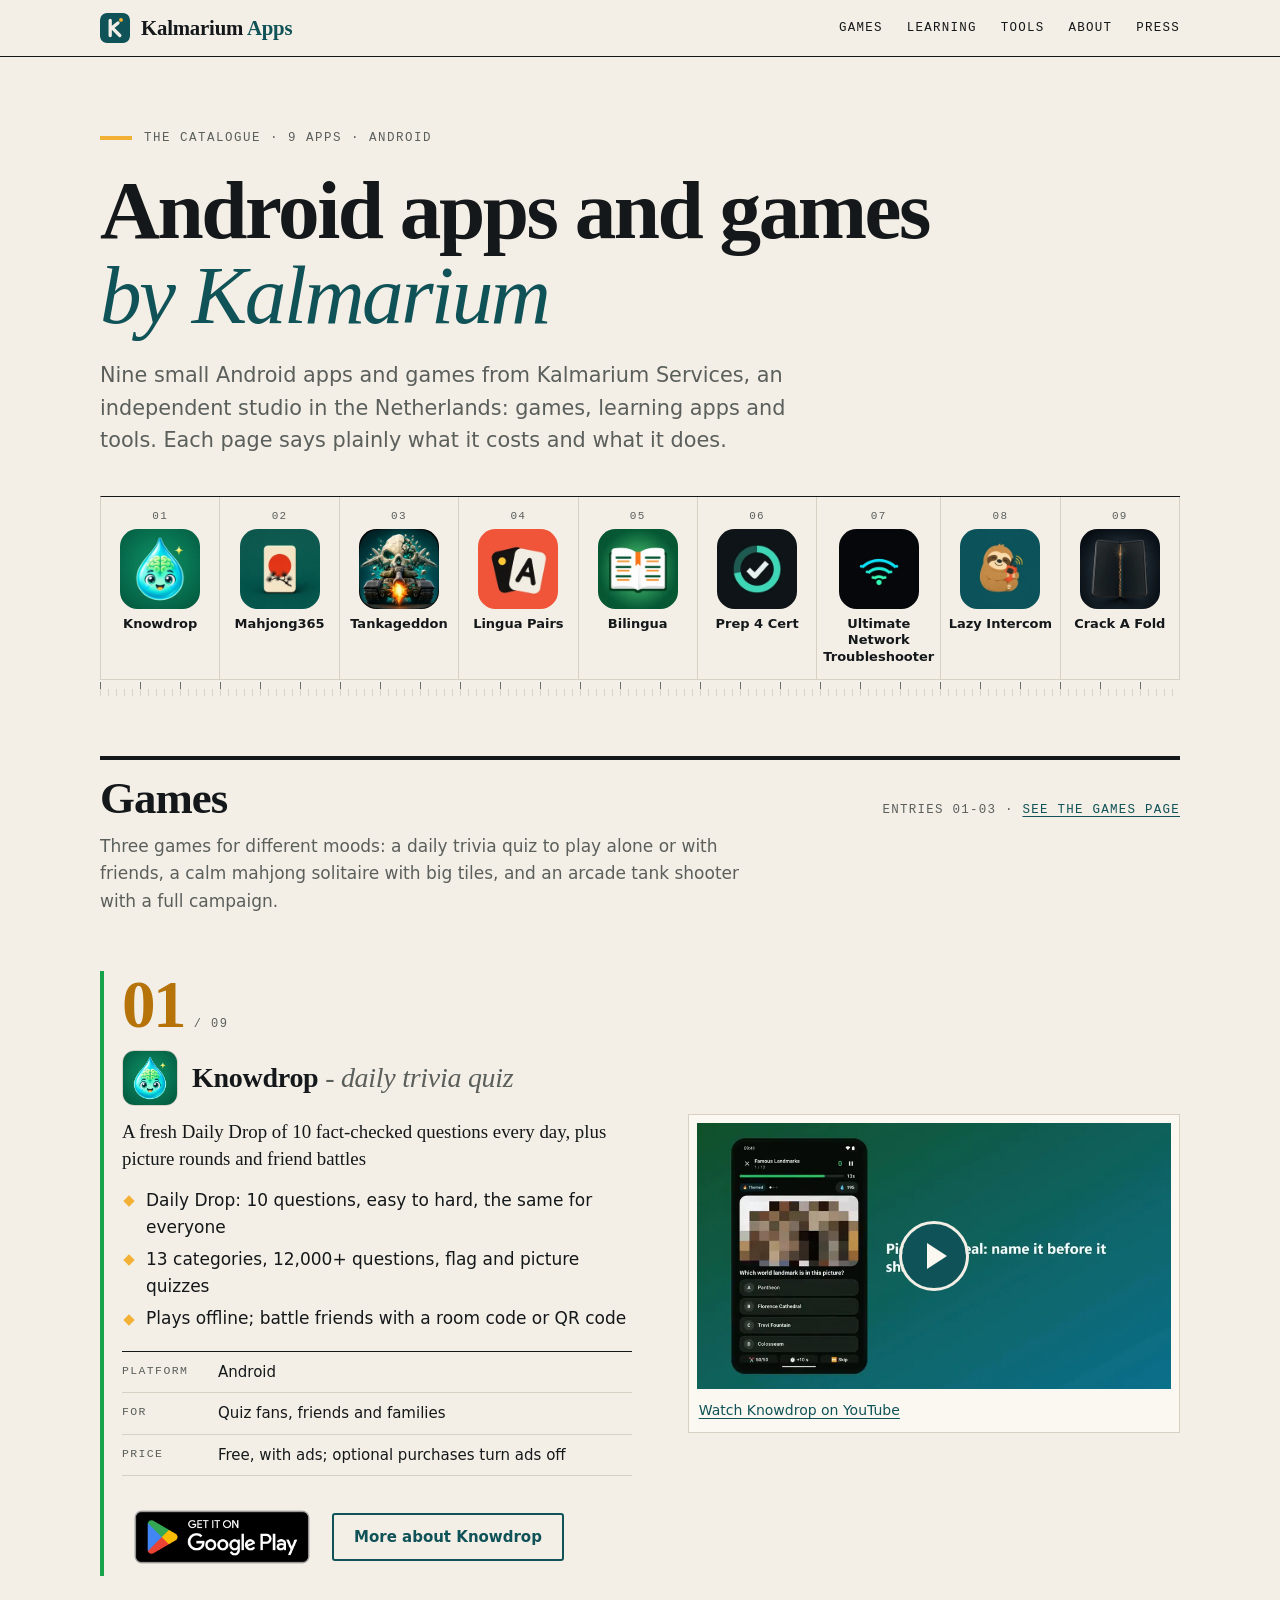
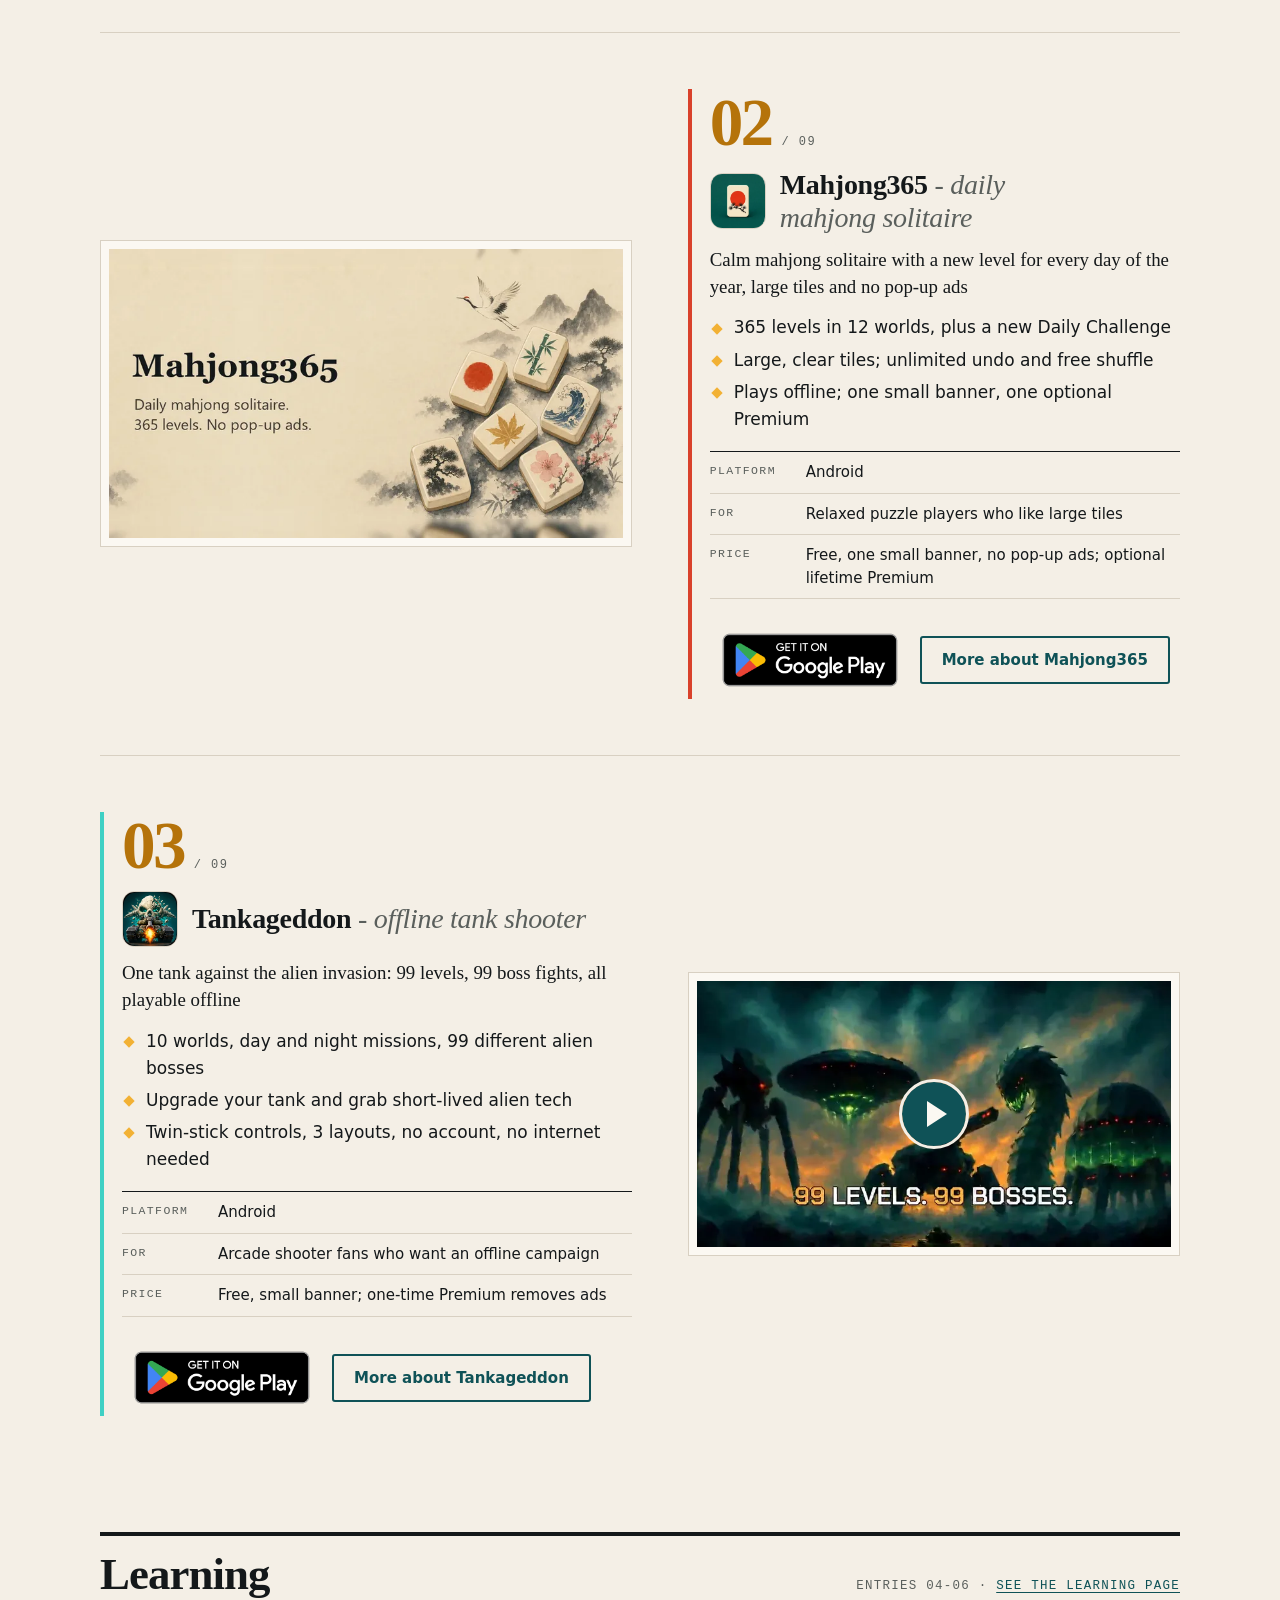
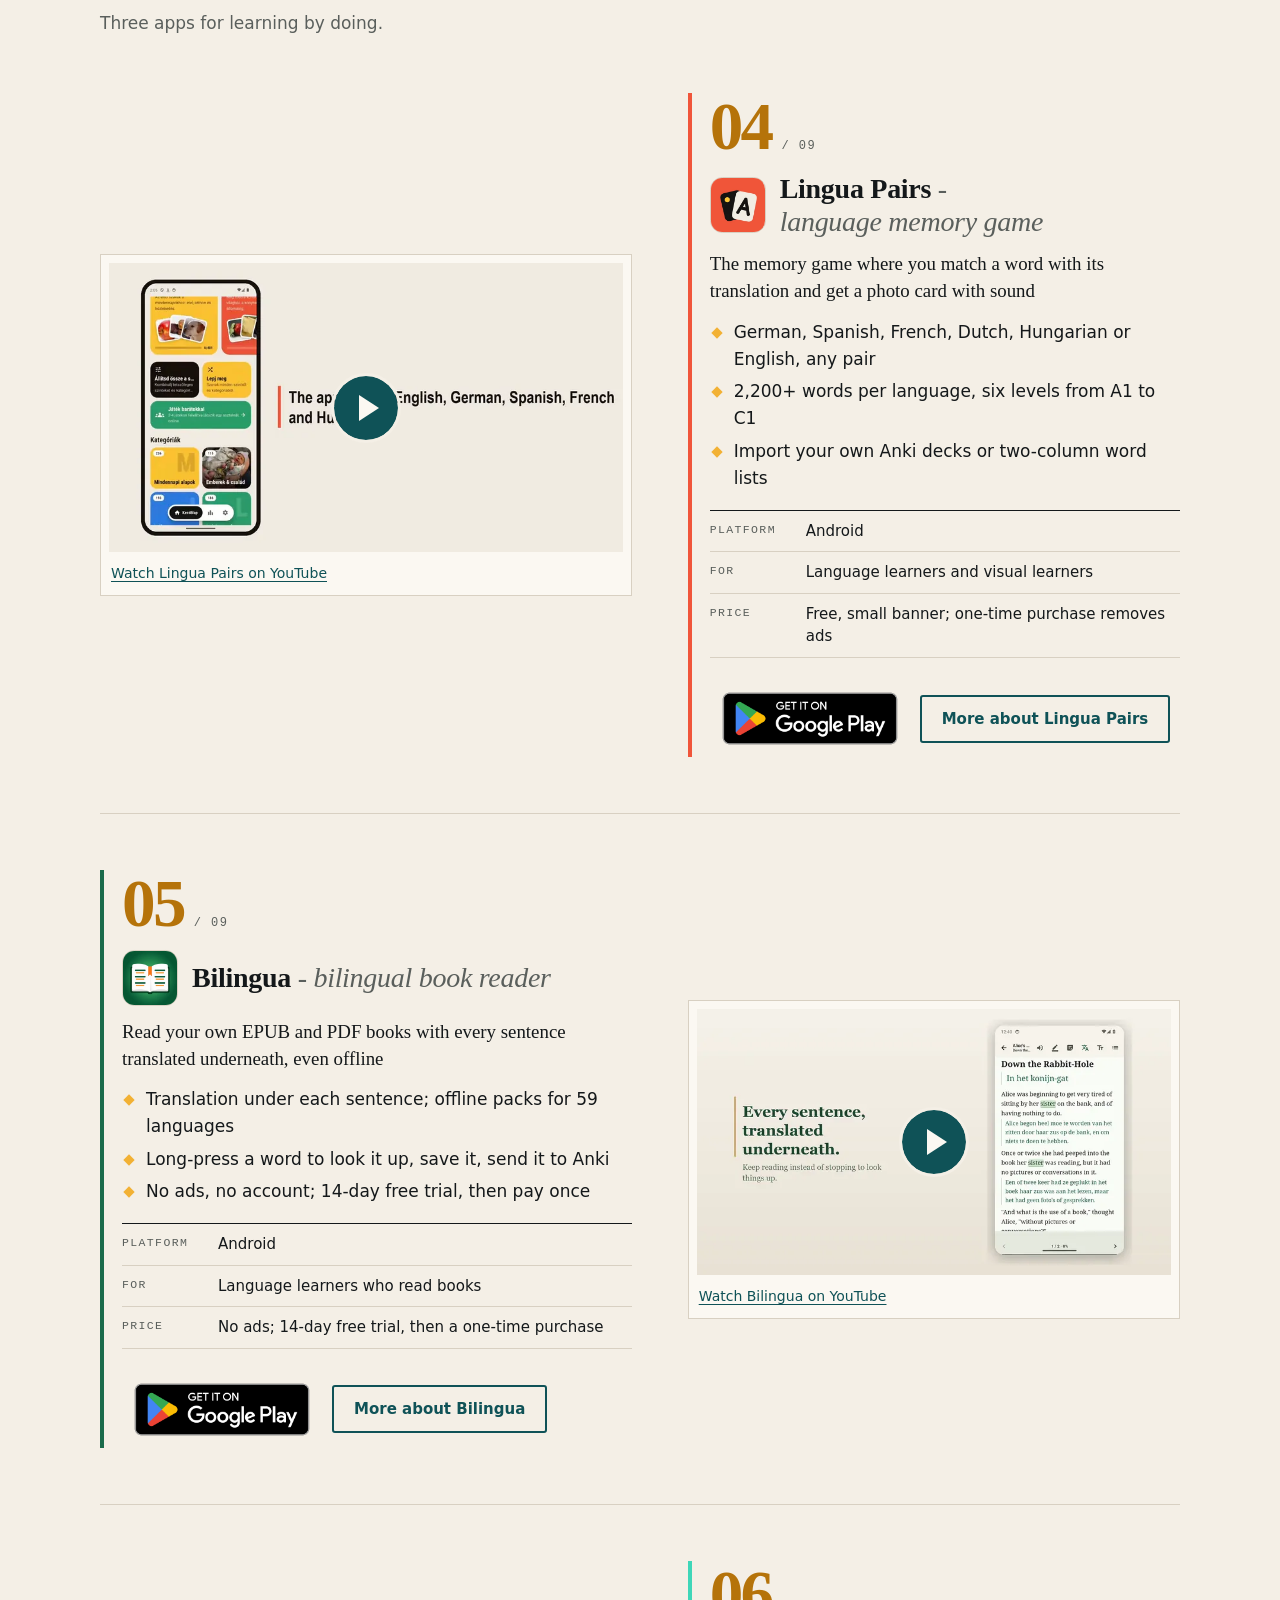
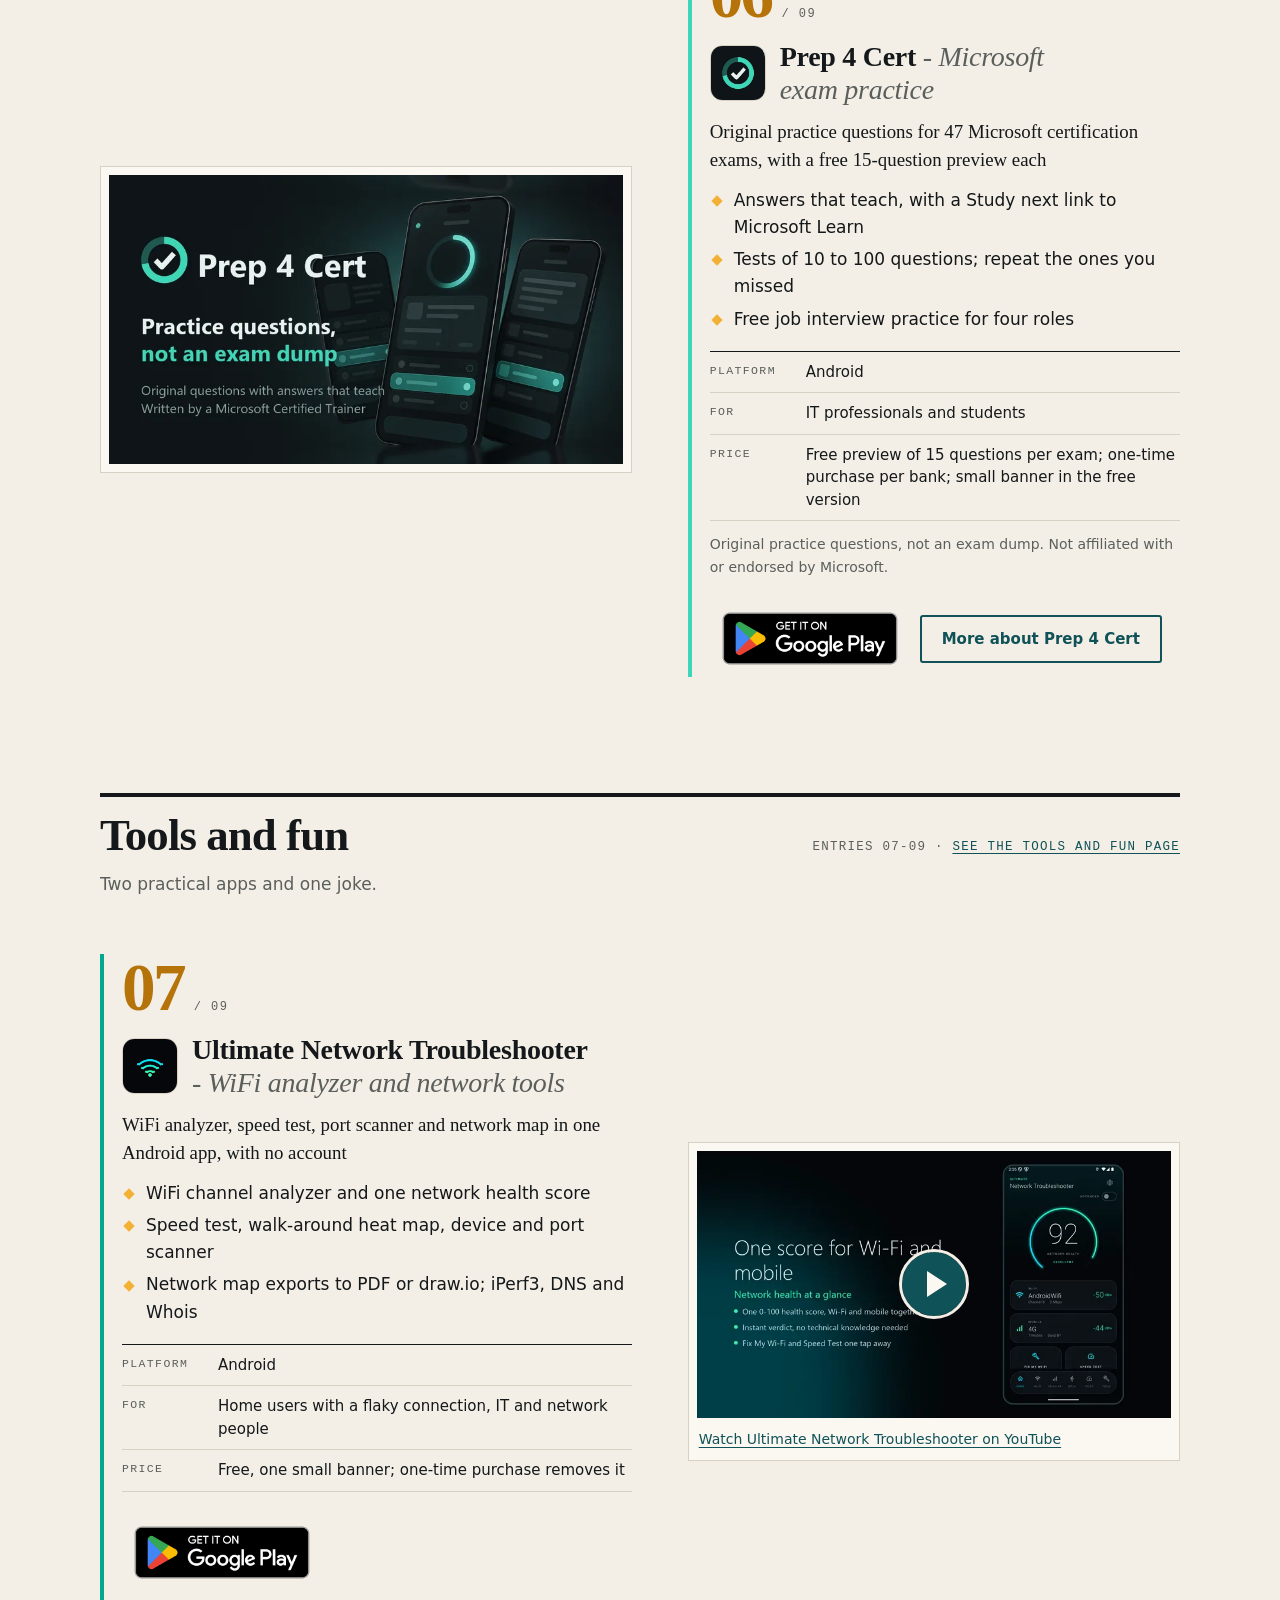
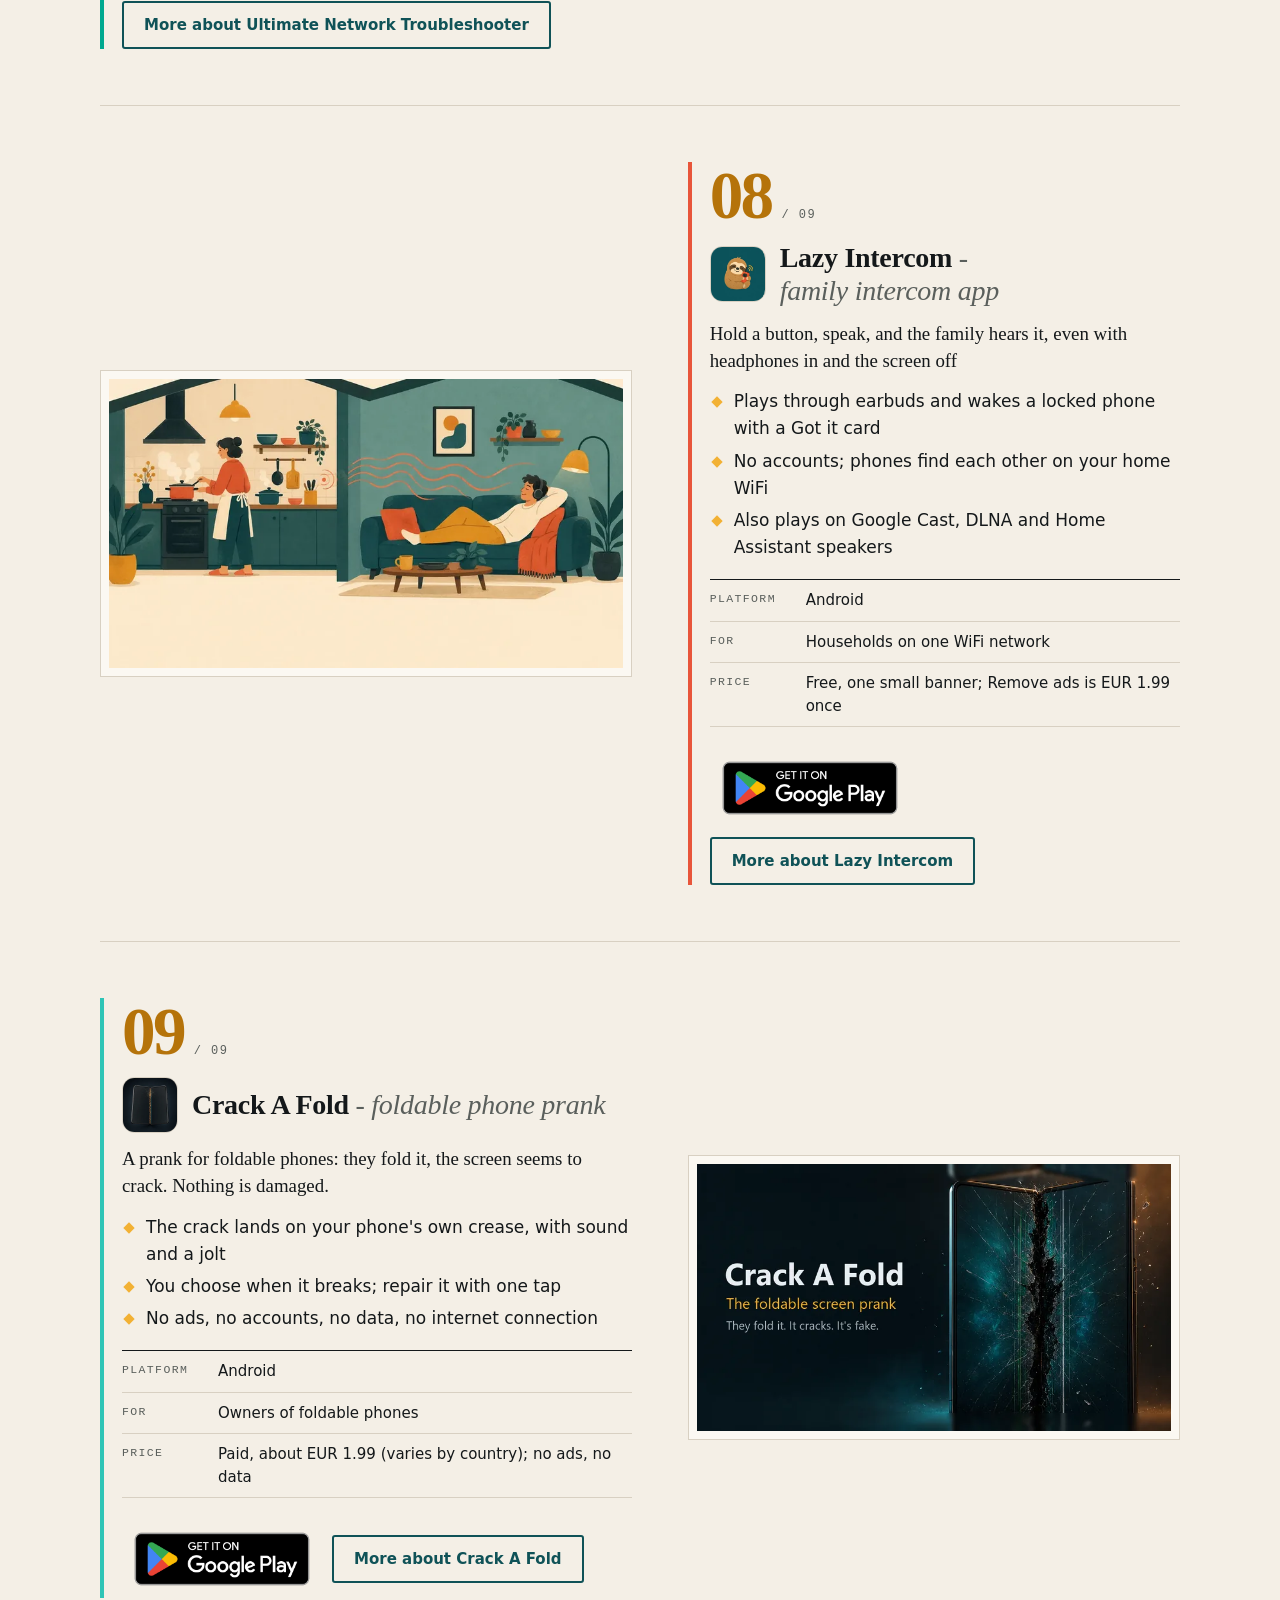
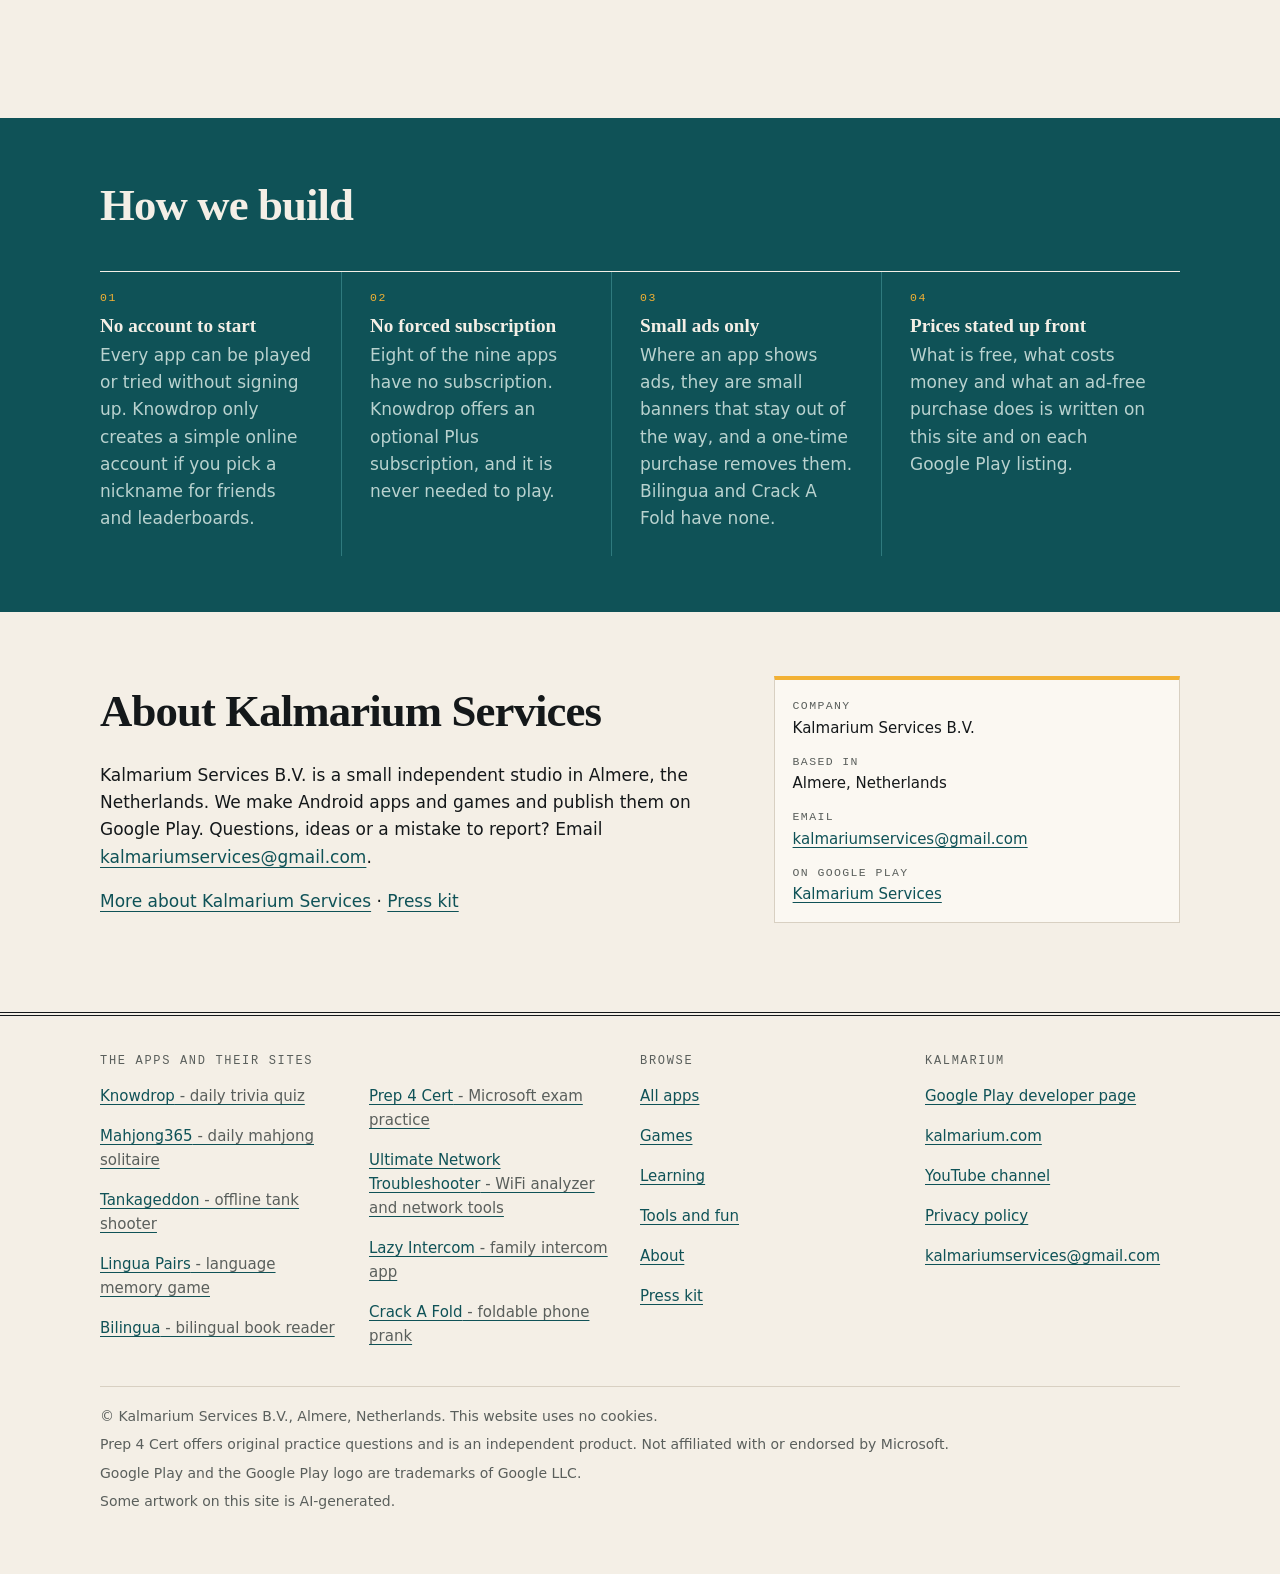
==== commit 2cc9011a: "seo: hub about and press pages, titles and metas, Organization and app JSON-LD ids, badge, sitemap v" ====
--- a/index.html
+++ b/index.html
@@ -3,8 +3,8 @@
 <head>
 <meta charset="utf-8">
 <meta name="viewport" content="width=device-width, initial-scale=1">
-<title>Kalmarium Apps: Android Games, Learning Apps and Tools</title>
-<meta name="description" content="Nine Android apps and games by Kalmarium Services: daily trivia, mahjong, a tank shooter, language learning, Microsoft exam practice and network tools. On Google Play.">
+<title>Kalmarium Apps: Android Apps and Games by Kalmarium Services</title>
+<meta name="description" content="Nine Android apps and games by Kalmarium Services of Almere, the Netherlands: trivia, mahjong, a tank shooter, language learning, exam practice, network tools.">
 <link rel="canonical" href="https://apps.kalmarium.com/">
 <meta name="theme-color" content="#F4EFE6" media="(prefers-color-scheme: light)">
 <meta name="theme-color" content="#0E1416" media="(prefers-color-scheme: dark)">
@@ -14,19 +14,19 @@
 <meta property="og:type" content="website">
 <meta property="og:site_name" content="Kalmarium Apps">
 <meta property="og:locale" content="en_US">
-<meta property="og:title" content="Kalmarium Apps: Android Games, Learning Apps and Tools">
-<meta property="og:description" content="Nine Android apps and games by Kalmarium Services: daily trivia, mahjong, a tank shooter, language learning, Microsoft exam practice and network tools. On Google Play.">
+<meta property="og:title" content="Kalmarium Apps: Android Apps and Games by Kalmarium Services">
+<meta property="og:description" content="Nine Android apps and games by Kalmarium Services of Almere, the Netherlands: trivia, mahjong, a tank shooter, language learning, exam practice, network tools.">
 <meta property="og:url" content="https://apps.kalmarium.com/">
 <meta property="og:image" content="https://apps.kalmarium.com/og.jpg">
 <meta property="og:image:width" content="1200">
 <meta property="og:image:height" content="630">
 <meta property="og:image:alt" content="Kalmarium Apps: Android apps and games by Kalmarium Services">
 <meta name="twitter:card" content="summary_large_image">
-<meta name="twitter:title" content="Kalmarium Apps: Android Games, Learning Apps and Tools">
-<meta name="twitter:description" content="Nine Android apps and games by Kalmarium Services: daily trivia, mahjong, a tank shooter, language learning, Microsoft exam practice and network tools. On Google Play.">
+<meta name="twitter:title" content="Kalmarium Apps: Android Apps and Games by Kalmarium Services">
+<meta name="twitter:description" content="Nine Android apps and games by Kalmarium Services of Almere, the Netherlands: trivia, mahjong, a tank shooter, language learning, exam practice, network tools.">
 <meta name="twitter:image" content="https://apps.kalmarium.com/og.jpg">
 <link rel="stylesheet" href="/assets/site.css">
-<script type="application/ld+json">{"@context":"https://schema.org","@graph":[{"@type":"Organization","@id":"https://apps.kalmarium.com/#org","name":"Kalmarium Services","legalName":"Kalmarium Services B.V.","url":"https://apps.kalmarium.com/","logo":"https://apps.kalmarium.com/brand/dev-icon-512.png","email":"kalmariumservices@gmail.com","address":{"@type":"PostalAddress","addressLocality":"Almere","addressCountry":"NL"},"sameAs":["https://play.google.com/store/apps/developer?id=Kalmarium+Services","https://www.youtube.com/@kalmariumservices","https://kalmarium.com"]},{"@type":"WebSite","@id":"https://apps.kalmarium.com/#website","name":"Kalmarium Apps","url":"https://apps.kalmarium.com/","publisher":{"@id":"https://apps.kalmarium.com/#org"},"inLanguage":"en"},{"@type":"ItemList","@id":"https://apps.kalmarium.com/#list","itemListElement":[{"@type":"ListItem","position":1,"item":{"@type":"VideoGame","name":"Knowdrop","description":"A fresh Daily Drop of 10 fact-checked questions every day, plus picture rounds and friend battles","operatingSystem":"Android","applicationCategory":"GameApplication","url":"https://knowdrop.kalmarium.com/","installUrl":"https://play.google.com/store/apps/details?id=com.kalmarium.quizdrop&referrer=utm_source%3Dhub%26utm_medium%3Dhome","image":"https://apps.kalmarium.com/img/knowdrop/tile.webp","offers":{"@type":"Offer","price":"0","priceCurrency":"EUR"},"author":{"@id":"https://apps.kalmarium.com/#org"},"gamePlatform":"Android"}},{"@type":"ListItem","position":2,"item":{"@type":"VideoGame","name":"Mahjong365","description":"Calm mahjong solitaire with a new level for every day of the year, large tiles and no pop-up ads","operatingSystem":"Android","applicationCategory":"GameApplication","url":"https://gaborkalmar83.github.io/mahjong365-info/","installUrl":"https://play.google.com/store/apps/details?id=com.kalmarium.mahjong365&referrer=utm_source%3Dhub%26utm_medium%3Dhome","image":"https://apps.kalmarium.com/img/mahjong365/tile.webp","offers":{"@type":"Offer","price":"0","priceCurrency":"EUR"},"author":{"@id":"https://apps.kalmarium.com/#org"},"gamePlatform":"Android"}},{"@type":"ListItem","position":3,"item":{"@type":"VideoGame","name":"Tankageddon","description":"One tank against the alien invasion: 99 levels, 99 boss fights, all playable offline","operatingSystem":"Android","applicationCategory":"GameApplication","url":"https://tankageddon.kalmarium.com/","installUrl":"https://play.google.com/store/apps/details?id=com.kalmarium.tankageddon&referrer=utm_source%3Dhub%26utm_medium%3Dhome","image":"https://apps.kalmarium.com/img/tankageddon/tile.webp","offers":{"@type":"Offer","price":"0","priceCurrency":"EUR"},"author":{"@id":"https://apps.kalmarium.com/#org"},"gamePlatform":"Android"}},{"@type":"ListItem","position":4,"item":{"@type":"MobileApplication","name":"Lingua Pairs","description":"The memory game where you match a word with its translation and get a photo card with sound","operatingSystem":"Android","applicationCategory":"GameApplication","url":"https://lingua.kalmarium.com/","installUrl":"https://play.google.com/store/apps/details?id=com.kalmarium.linguapairs&referrer=utm_source%3Dhub%26utm_medium%3Dhome","image":"https://apps.kalmarium.com/img/lingua-pairs/tile.webp","offers":{"@type":"Offer","price":"0","priceCurrency":"EUR"},"author":{"@id":"https://apps.kalmarium.com/#org"}}},{"@type":"ListItem","position":5,"item":{"@type":"MobileApplication","name":"Bilingua","description":"Read your own EPUB and PDF books with every sentence translated underneath, even offline","operatingSystem":"Android","applicationCategory":"EducationalApplication","url":"https://bilingua.kalmarium.com/","installUrl":"https://play.google.com/store/apps/details?id=com.lingua.reader&referrer=utm_source%3Dhub%26utm_medium%3Dhome","image":"https://apps.kalmarium.com/img/bilingua/tile.webp","offers":{"@type":"Offer","price":"0","priceCurrency":"EUR"},"author":{"@id":"https://apps.kalmarium.com/#org"}}},{"@type":"ListItem","position":6,"item":{"@type":"MobileApplication","name":"Prep 4 Cert","description":"Original practice questions for 47 Microsoft certification exams, with a free 15-question preview each","operatingSystem":"Android","applicationCategory":"EducationalApplication","url":"https://prep4cert.kalmarium.com/","installUrl":"https://play.google.com/store/apps/details?id=com.kalmarium.prep4cert&referrer=utm_source%3Dhub%26utm_medium%3Dhome","image":"https://apps.kalmarium.com/img/prep4cert/tile.webp","offers":{"@type":"Offer","price":"0","priceCurrency":"EUR"},"author":{"@id":"https://apps.kalmarium.com/#org"}}},{"@type":"ListItem","position":7,"item":{"@type":"MobileApplication","name":"Ultimate Network Troubleshooter","description":"WiFi analyzer, speed test, port scanner and network map in one Android app, with no account","operatingSystem":"Android","applicationCategory":"UtilitiesApplication","url":"https://netcheck.kalmarium.com/","installUrl":"https://play.google.com/store/apps/details?id=com.kalmarium.networktroubleshooter&referrer=utm_source%3Dhub%26utm_medium%3Dhome","image":"https://apps.kalmarium.com/img/network-troubleshooter/tile.webp","offers":{"@type":"Offer","price":"0","priceCurrency":"EUR"},"author":{"@id":"https://apps.kalmarium.com/#org"}}},{"@type":"ListItem","position":8,"item":{"@type":"MobileApplication","name":"Lazy Intercom","description":"Hold a button, speak, and the family hears it, even with headphones in and the screen off","operatingSystem":"Android","applicationCategory":"CommunicationApplication","url":"https://intercom.kalmarium.com/","installUrl":"https://play.google.com/store/apps/details?id=com.kalmarium.lazyintercom&referrer=utm_source%3Dhub%26utm_medium%3Dhome","image":"https://apps.kalmarium.com/img/lazy-intercom/tile.webp","offers":{"@type":"Offer","price":"0","priceCurrency":"EUR"},"author":{"@id":"https://apps.kalmarium.com/#org"}}},{"@type":"ListItem","position":9,"item":{"@type":"MobileApplication","name":"Crack A Fold","description":"A prank for foldable phones: they fold it, the screen seems to crack. Nothing is damaged.","operatingSystem":"Android","applicationCategory":"EntertainmentApplication","url":"https://crackafold.kalmarium.com/","installUrl":"https://play.google.com/store/apps/details?id=com.kalmarium.crackafold&referrer=utm_source%3Dhub%26utm_medium%3Dhome","image":"https://apps.kalmarium.com/img/crack-a-fold/tile.webp","offers":{"@type":"Offer","price":"1.99","priceCurrency":"EUR"},"author":{"@id":"https://apps.kalmarium.com/#org"}}}]},{"@type":"VideoObject","name":"Knowdrop: daily trivia quiz, trailer","description":"A short trailer for Knowdrop, the daily trivia quiz for Android: Picture Reveal, quick rounds, fun facts, 13 categories and games with friends.","thumbnailUrl":"https://apps.kalmarium.com/video/knowdrop-poster.webp","uploadDate":"2026-11-15","contentUrl":"https://apps.kalmarium.com/video/knowdrop.mp4","duration":"PT34S","width":1280,"height":720},{"@type":"VideoObject","name":"Tankageddon: offline tank shooter, trailer","description":"A 60 second trailer for Tankageddon: the alien invasion, 99 bosses, 10 worlds and the last tank on Earth.","thumbnailUrl":"https://apps.kalmarium.com/video/tankageddon-poster.webp","uploadDate":"2026-11-20","contentUrl":"https://apps.kalmarium.com/video/tankageddon.mp4","duration":"PT60S","width":1280,"height":720},{"@type":"VideoObject","name":"Lingua Pairs: the memory game that teaches languages","description":"A promo video for Lingua Pairs: flip two cards, match a word with its translation and get a photo card with the spoken word.","thumbnailUrl":"https://apps.kalmarium.com/video/lingua-pairs-poster.webp","uploadDate":"2026-11-15","contentUrl":"https://apps.kalmarium.com/video/lingua-pairs.mp4","duration":"PT40S","width":1280,"height":720},{"@type":"VideoObject","name":"Bilingua: read real books in the language you are learning","description":"A promo video for Bilingua: a translation under every sentence, word lookup, flashcards and offline translation.","thumbnailUrl":"https://apps.kalmarium.com/video/bilingua-poster.webp","uploadDate":"2026-11-15","contentUrl":"https://apps.kalmarium.com/video/bilingua.mp4","duration":"PT46S","width":1280,"height":720},{"@type":"VideoObject","name":"Ultimate Network Troubleshooter: WiFi analyzer and network tools, promo","description":"A short promo for Ultimate Network Troubleshooter, the Android app with a WiFi analyzer, speed test, port scanner and network map.","thumbnailUrl":"https://apps.kalmarium.com/video/network-troubleshooter-poster.webp","uploadDate":"2026-11-14","contentUrl":"https://apps.kalmarium.com/video/network-troubleshooter.mp4","duration":"PT50S","width":1280,"height":720}]}</script>
+<script type="application/ld+json">{"@context":"https://schema.org","@graph":[{"@type":"Organization","@id":"https://apps.kalmarium.com/#org","name":"Kalmarium Services","legalName":"Kalmarium Services B.V.","alternateName":["Kalmarium","Kalmarium Apps"],"url":"https://apps.kalmarium.com/","logo":"https://apps.kalmarium.com/brand/dev-icon-512.png","email":"kalmariumservices@gmail.com","description":"Independent studio in Almere, the Netherlands, making Android apps and games for Google Play.","contactPoint":{"@type":"ContactPoint","email":"kalmariumservices@gmail.com","contactType":"customer support"},"address":{"@type":"PostalAddress","addressLocality":"Almere","addressCountry":"NL"},"sameAs":["https://play.google.com/store/apps/developer?id=Kalmarium+Services","https://www.youtube.com/@kalmariumservices","https://kalmarium.com"]},{"@type":"WebSite","@id":"https://apps.kalmarium.com/#website","name":"Kalmarium Apps","url":"https://apps.kalmarium.com/","publisher":{"@id":"https://apps.kalmarium.com/#org"},"inLanguage":"en"},{"@type":"ItemList","@id":"https://apps.kalmarium.com/#list","numberOfItems":9,"itemListElement":[{"@type":"ListItem","position":1,"item":{"@type":"VideoGame","@id":"https://knowdrop.kalmarium.com/#app","name":"Knowdrop","description":"A fresh Daily Drop of 10 fact-checked questions every day, plus picture rounds and friend battles","operatingSystem":"Android","applicationCategory":"GameApplication","url":"https://knowdrop.kalmarium.com/","installUrl":"https://play.google.com/store/apps/details?id=com.kalmarium.quizdrop&referrer=utm_source%3Dhub%26utm_medium%3Dhome","image":"https://apps.kalmarium.com/img/knowdrop/tile.webp","offers":{"@type":"Offer","price":"0","priceCurrency":"EUR"},"author":{"@id":"https://apps.kalmarium.com/#org"},"publisher":{"@id":"https://apps.kalmarium.com/#org"},"sameAs":["https://play.google.com/store/apps/details?id=com.kalmarium.quizdrop"],"gamePlatform":"Android"}},{"@type":"ListItem","position":2,"item":{"@type":"VideoGame","@id":"https://mahjong365.kalmarium.com/#app","name":"Mahjong365","description":"Calm mahjong solitaire with a new level for every day of the year, large tiles and no pop-up ads","operatingSystem":"Android","applicationCategory":"GameApplication","url":"https://mahjong365.kalmarium.com/","installUrl":"https://play.google.com/store/apps/details?id=com.kalmarium.mahjong365&referrer=utm_source%3Dhub%26utm_medium%3Dhome","image":"https://apps.kalmarium.com/img/mahjong365/tile.webp","offers":{"@type":"Offer","price":"0","priceCurrency":"EUR"},"author":{"@id":"https://apps.kalmarium.com/#org"},"publisher":{"@id":"https://apps.kalmarium.com/#org"},"sameAs":["https://play.google.com/store/apps/details?id=com.kalmarium.mahjong365"],"gamePlatform":"Android"}},{"@type":"ListItem","position":3,"item":{"@type":"VideoGame","@id":"https://tankageddon.kalmarium.com/#app","name":"Tankageddon","description":"One tank against the alien invasion: 99 levels, 99 boss fights, all playable offline","operatingSystem":"Android","applicationCategory":"GameApplication","url":"https://tankageddon.kalmarium.com/","installUrl":"https://play.google.com/store/apps/details?id=com.kalmarium.tankageddon&referrer=utm_source%3Dhub%26utm_medium%3Dhome","image":"https://apps.kalmarium.com/img/tankageddon/tile.webp","offers":{"@type":"Offer","price":"0","priceCurrency":"EUR"},"author":{"@id":"https://apps.kalmarium.com/#org"},"publisher":{"@id":"https://apps.kalmarium.com/#org"},"sameAs":["https://play.google.com/store/apps/details?id=com.kalmarium.tankageddon"],"gamePlatform":"Android"}},{"@type":"ListItem","position":4,"item":{"@type":"MobileApplication","@id":"https://lingua.kalmarium.com/#app","name":"Lingua Pairs","description":"The memory game where you match a word with its translation and get a photo card with sound","operatingSystem":"Android","applicationCategory":"GameApplication","url":"https://lingua.kalmarium.com/","installUrl":"https://play.google.com/store/apps/details?id=com.kalmarium.linguapairs&referrer=utm_source%3Dhub%26utm_medium%3Dhome","image":"https://apps.kalmarium.com/img/lingua-pairs/tile.webp","offers":{"@type":"Offer","price":"0","priceCurrency":"EUR"},"author":{"@id":"https://apps.kalmarium.com/#org"},"publisher":{"@id":"https://apps.kalmarium.com/#org"},"sameAs":["https://play.google.com/store/apps/details?id=com.kalmarium.linguapairs"]}},{"@type":"ListItem","position":5,"item":{"@type":"MobileApplication","@id":"https://bilingua.kalmarium.com/#app","name":"Bilingua","description":"Read your own EPUB and PDF books with every sentence translated underneath, even offline","operatingSystem":"Android","applicationCategory":"EducationalApplication","url":"https://bilingua.kalmarium.com/","installUrl":"https://play.google.com/store/apps/details?id=com.lingua.reader&referrer=utm_source%3Dhub%26utm_medium%3Dhome","image":"https://apps.kalmarium.com/img/bilingua/tile.webp","offers":{"@type":"Offer","price":"0","priceCurrency":"EUR"},"author":{"@id":"https://apps.kalmarium.com/#org"},"publisher":{"@id":"https://apps.kalmarium.com/#org"},"sameAs":["https://play.google.com/store/apps/details?id=com.lingua.reader"]}},{"@type":"ListItem","position":6,"item":{"@type":"MobileApplication","@id":"https://prep4cert.kalmarium.com/#app","name":"Prep 4 Cert","description":"Original practice questions for 47 Microsoft certification exams, with a free 15-question preview each","operatingSystem":"Android","applicationCategory":"EducationalApplication","url":"https://prep4cert.kalmarium.com/","installUrl":"https://play.google.com/store/apps/details?id=com.kalmarium.prep4cert&referrer=utm_source%3Dhub%26utm_medium%3Dhome","image":"https://apps.kalmarium.com/img/prep4cert/tile.webp","offers":{"@type":"Offer","price":"0","priceCurrency":"EUR"},"author":{"@id":"https://apps.kalmarium.com/#org"},"publisher":{"@id":"https://apps.kalmarium.com/#org"},"sameAs":["https://play.google.com/store/apps/details?id=com.kalmarium.prep4cert"]}},{"@type":"ListItem","position":7,"item":{"@type":"MobileApplication","@id":"https://netcheck.kalmarium.com/#app","name":"Ultimate Network Troubleshooter","description":"WiFi analyzer, speed test, port scanner and network map in one Android app, with no account","operatingSystem":"Android","applicationCategory":"UtilitiesApplication","url":"https://netcheck.kalmarium.com/","installUrl":"https://play.google.com/store/apps/details?id=com.kalmarium.networktroubleshooter&referrer=utm_source%3Dhub%26utm_medium%3Dhome","image":"https://apps.kalmarium.com/img/network-troubleshooter/tile.webp","offers":{"@type":"Offer","price":"0","priceCurrency":"EUR"},"author":{"@id":"https://apps.kalmarium.com/#org"},"publisher":{"@id":"https://apps.kalmarium.com/#org"},"sameAs":["https://play.google.com/store/apps/details?id=com.kalmarium.networktroubleshooter"]}},{"@type":"ListItem","position":8,"item":{"@type":"MobileApplication","@id":"https://intercom.kalmarium.com/#app","name":"Lazy Intercom","description":"Hold a button, speak, and the family hears it, even with headphones in and the screen off","operatingSystem":"Android","applicationCategory":"CommunicationApplication","url":"https://intercom.kalmarium.com/","installUrl":"https://play.google.com/store/apps/details?id=com.kalmarium.lazyintercom&referrer=utm_source%3Dhub%26utm_medium%3Dhome","image":"https://apps.kalmarium.com/img/lazy-intercom/tile.webp","offers":{"@type":"Offer","price":"0","priceCurrency":"EUR"},"author":{"@id":"https://apps.kalmarium.com/#org"},"publisher":{"@id":"https://apps.kalmarium.com/#org"},"sameAs":["https://play.google.com/store/apps/details?id=com.kalmarium.lazyintercom"]}},{"@type":"ListItem","position":9,"item":{"@type":"MobileApplication","@id":"https://crackafold.kalmarium.com/#app","name":"Crack A Fold","description":"A prank for foldable phones: they fold it, the screen seems to crack. Nothing is damaged.","operatingSystem":"Android","applicationCategory":"EntertainmentApplication","url":"https://crackafold.kalmarium.com/","installUrl":"https://play.google.com/store/apps/details?id=com.kalmarium.crackafold&referrer=utm_source%3Dhub%26utm_medium%3Dhome","image":"https://apps.kalmarium.com/img/crack-a-fold/tile.webp","offers":{"@type":"Offer","price":"1.99","priceCurrency":"EUR"},"author":{"@id":"https://apps.kalmarium.com/#org"},"publisher":{"@id":"https://apps.kalmarium.com/#org"},"sameAs":["https://play.google.com/store/apps/details?id=com.kalmarium.crackafold"]}}]},{"@type":"VideoObject","name":"Knowdrop: daily trivia quiz, trailer","description":"A short trailer for Knowdrop, the daily trivia quiz for Android: Picture Reveal, quick rounds, fun facts, 13 categories and games with friends.","thumbnailUrl":"https://apps.kalmarium.com/video/knowdrop-poster.webp","uploadDate":"2026-11-15","contentUrl":"https://apps.kalmarium.com/video/knowdrop.mp4","duration":"PT34S","width":1280,"height":720},{"@type":"VideoObject","name":"Tankageddon: offline tank shooter, trailer","description":"A 60 second trailer for Tankageddon: the alien invasion, 99 bosses, 10 worlds and the last tank on Earth.","thumbnailUrl":"https://apps.kalmarium.com/video/tankageddon-poster.webp","uploadDate":"2026-11-20","contentUrl":"https://apps.kalmarium.com/video/tankageddon.mp4","duration":"PT60S","width":1280,"height":720},{"@type":"VideoObject","name":"Lingua Pairs: the memory game that teaches languages","description":"A promo video for Lingua Pairs: flip two cards, match a word with its translation and get a photo card with the spoken word.","thumbnailUrl":"https://apps.kalmarium.com/video/lingua-pairs-poster.webp","uploadDate":"2026-11-15","contentUrl":"https://apps.kalmarium.com/video/lingua-pairs.mp4","duration":"PT40S","width":1280,"height":720},{"@type":"VideoObject","name":"Bilingua: read real books in the language you are learning","description":"A promo video for Bilingua: a translation under every sentence, word lookup, flashcards and offline translation.","thumbnailUrl":"https://apps.kalmarium.com/video/bilingua-poster.webp","uploadDate":"2026-11-15","contentUrl":"https://apps.kalmarium.com/video/bilingua.mp4","duration":"PT46S","width":1280,"height":720},{"@type":"VideoObject","name":"Ultimate Network Troubleshooter: WiFi analyzer and network tools, promo","description":"A short promo for Ultimate Network Troubleshooter, the Android app with a WiFi analyzer, speed test, port scanner and network map.","thumbnailUrl":"https://apps.kalmarium.com/video/network-troubleshooter-poster.webp","uploadDate":"2026-11-14","contentUrl":"https://apps.kalmarium.com/video/network-troubleshooter.mp4","duration":"PT50S","width":1280,"height":720}]}</script>
 <script defer src="/assets/site.js"></script>
 <script defer src="https://overwatch.kalmarium.com/h.js" data-app="kalmarium-hub"></script>
 </head>
@@ -34,13 +34,13 @@
 <a class="skip" href="#main">Skip to content</a>
 <header class="mast"><div class="wrap bar">
 <a class="brand" href="/"><img src="/assets/logo.svg" width="30" height="30" alt="Kalmarium logo"><span>Kalmarium <i>Apps</i></span></a>
-<nav aria-label="Main"><ul><li><a href="/games/">Games</a></li><li><a href="/learning/">Learning</a></li><li><a href="/tools/">Tools</a></li><li><a href="/#about">About</a></li></ul></nav>
+<nav aria-label="Main"><ul><li><a href="/games/">Games</a></li><li><a href="/learning/">Learning</a></li><li><a href="/tools/">Tools</a></li><li><a href="/about/">About</a></li><li><a href="/press/">Press</a></li></ul></nav>
 </div></header>
 <main id="main">
 <section class="wrap hero" aria-labelledby="top-h">
 <p class="kicker">The catalogue &middot; 9 apps &middot; Android</p>
 <h1 id="top-h">Android apps and games <em>by Kalmarium</em></h1>
-<p class="lede">Nine small Android apps from a Dutch studio: games, learning apps and tools. Each page says plainly what it costs and what it does.</p>
+<p class="lede">Nine small Android apps and games from Kalmarium Services, an independent studio in the Netherlands: games, learning apps and tools. Each page says plainly what it costs and what it does.</p>
 <ol class="strip" aria-label="All apps"><li><a href="#knowdrop"><b aria-hidden="true">01</b><img src="/img/knowdrop/icon.webp" width="80" height="80" alt="Knowdrop app icon" decoding="async"><span aria-hidden="true">Knowdrop</span></a></li><li><a href="#mahjong365"><b aria-hidden="true">02</b><img src="/img/mahjong365/icon.webp" width="80" height="80" alt="Mahjong365 app icon" decoding="async"><span aria-hidden="true">Mahjong365</span></a></li><li><a href="#tankageddon"><b aria-hidden="true">03</b><img src="/img/tankageddon/icon.webp" width="80" height="80" alt="Tankageddon app icon" decoding="async"><span aria-hidden="true">Tankageddon</span></a></li><li><a href="#lingua-pairs"><b aria-hidden="true">04</b><img src="/img/lingua-pairs/icon.webp" width="80" height="80" alt="Lingua Pairs app icon" decoding="async"><span aria-hidden="true">Lingua Pairs</span></a></li><li><a href="#bilingua"><b aria-hidden="true">05</b><img src="/img/bilingua/icon.webp" width="80" height="80" alt="Bilingua app icon" decoding="async"><span aria-hidden="true">Bilingua</span></a></li><li><a href="#prep4cert"><b aria-hidden="true">06</b><img src="/img/prep4cert/icon.webp" width="80" height="80" alt="Prep 4 Cert app icon" decoding="async"><span aria-hidden="true">Prep 4 Cert</span></a></li><li><a href="#network-troubleshooter"><b aria-hidden="true">07</b><img src="/img/network-troubleshooter/icon.webp" width="80" height="80" alt="Ultimate Network Troubleshooter app icon" decoding="async"><span aria-hidden="true">Ultimate Network Troubleshooter</span></a></li><li><a href="#lazy-intercom"><b aria-hidden="true">08</b><img src="/img/lazy-intercom/icon.webp" width="80" height="80" alt="Lazy Intercom app icon" decoding="async"><span aria-hidden="true">Lazy Intercom</span></a></li><li><a href="#crack-a-fold"><b aria-hidden="true">09</b><img src="/img/crack-a-fold/icon.webp" width="80" height="80" alt="Crack A Fold app icon" decoding="async"><span aria-hidden="true">Crack A Fold</span></a></li></ol>
 <div class="ruler" aria-hidden="true"></div>
 </section>
@@ -55,19 +55,19 @@
 <ul class="pts"><li>Daily Drop: 10 questions, easy to hard, the same for everyone</li><li>13 categories, 12,000+ questions, flag and picture quizzes</li><li>Plays offline; battle friends with a room code or QR code</li></ul>
 <dl class="spec"><div><dt>Platform</dt><dd>Android</dd></div><div><dt>For</dt><dd>Quiz fans, friends and families</dd></div><div><dt>Price</dt><dd>Free, with ads; optional purchases turn ads off</dd></div></dl>
 
-<div class="btns"><a class="btn play" href="https://play.google.com/store/apps/details?id=com.kalmarium.quizdrop&amp;referrer=utm_source%3Dhub%26utm_medium%3Dhome" rel="noopener" aria-label="Get it on Google Play: Knowdrop">Get it on Google Play</a><a class="btn alt" href="https://knowdrop.kalmarium.com/?utm_source=hub&amp;utm_medium=home" aria-label="More about Knowdrop, the daily trivia quiz, on its own website">More about Knowdrop</a></div>
+<div class="btns"><a class="play-badge" href="https://play.google.com/store/apps/details?id=com.kalmarium.quizdrop&amp;referrer=utm_source%3Dhub%26utm_medium%3Dhome" rel="noopener" aria-label="Get it on Google Play: Knowdrop"><img src="/img/google-play-badge.png" width="646" height="250" alt="Get it on Google Play" loading="lazy" decoding="async"></a><a class="btn alt" href="https://knowdrop.kalmarium.com/?utm_source=hub&amp;utm_medium=home" aria-label="More about Knowdrop, the daily trivia quiz, on its own website">More about Knowdrop</a></div>
 </div>
 <figure class="tile"><a class="vid" href="/video/knowdrop.mp4" data-video="Play video: Knowdrop: daily trivia quiz, trailer" aria-label="Play video: Knowdrop: daily trivia quiz, trailer"><img src="/video/knowdrop-poster.webp" width="800" height="450" alt="Knowdrop logo, a smiling water drop with a green brain, with the line Fresh trivia, every day and a collage of quiz pictures" loading="lazy" decoding="async"><span class="play" aria-hidden="true"><i></i></span></a><figcaption><a href="https://www.youtube.com/watch?v=GaIAvPnITpM">Watch Knowdrop on YouTube</a></figcaption></figure>
 </article>
 <article class="entry flip" id="mahjong365" aria-labelledby="mahjong365-h" style="--a:#D9412B">
 <div class="txt">
 <p class="no" aria-hidden="true">02<small>/ 09</small></p>
-<div class="eh"><img src="/img/mahjong365/icon.webp" width="56" height="56" alt="Mahjong365 app icon" loading="lazy" decoding="async"><h3 id="mahjong365-h"><a href="https://gaborkalmar83.github.io/mahjong365-info/?utm_source=hub&amp;utm_medium=home">Mahjong365<span class="d"> - daily mahjong solitaire</span></a></h3></div>
+<div class="eh"><img src="/img/mahjong365/icon.webp" width="56" height="56" alt="Mahjong365 app icon" loading="lazy" decoding="async"><h3 id="mahjong365-h"><a href="https://mahjong365.kalmarium.com/?utm_source=hub&amp;utm_medium=home">Mahjong365<span class="d"> - daily mahjong solitaire</span></a></h3></div>
 <p class="hook">Calm mahjong solitaire with a new level for every day of the year, large tiles and no pop-up ads</p>
 <ul class="pts"><li>365 levels in 12 worlds, plus a new Daily Challenge</li><li>Large, clear tiles; unlimited undo and free shuffle</li><li>Plays offline; one small banner, one optional Premium</li></ul>
 <dl class="spec"><div><dt>Platform</dt><dd>Android</dd></div><div><dt>For</dt><dd>Relaxed puzzle players who like large tiles</dd></div><div><dt>Price</dt><dd>Free, one small banner, no pop-up ads; optional lifetime Premium</dd></div></dl>
 
-<div class="btns"><a class="btn play" href="https://play.google.com/store/apps/details?id=com.kalmarium.mahjong365&amp;referrer=utm_source%3Dhub%26utm_medium%3Dhome" rel="noopener" aria-label="Get it on Google Play: Mahjong365">Get it on Google Play</a><a class="btn alt" href="https://gaborkalmar83.github.io/mahjong365-info/?utm_source=hub&amp;utm_medium=home" aria-label="More about Mahjong365, the daily mahjong solitaire, on its own website">More about Mahjong365</a></div>
+<div class="btns"><a class="play-badge" href="https://play.google.com/store/apps/details?id=com.kalmarium.mahjong365&amp;referrer=utm_source%3Dhub%26utm_medium%3Dhome" rel="noopener" aria-label="Get it on Google Play: Mahjong365"><img src="/img/google-play-badge.png" width="646" height="250" alt="Get it on Google Play" loading="lazy" decoding="async"></a><a class="btn alt" href="https://mahjong365.kalmarium.com/?utm_source=hub&amp;utm_medium=home" aria-label="More about Mahjong365, the daily mahjong solitaire, on its own website">More about Mahjong365</a></div>
 </div>
 <figure class="tile"><img src="/img/mahjong365/tile.webp" width="800" height="450" alt="Mahjong365 title on a cream ink-wash background beside five mahjong tiles with plants, a sun and a wave" loading="lazy" decoding="async"></figure>
 </article>
@@ -79,7 +79,7 @@
 <ul class="pts"><li>10 worlds, day and night missions, 99 different alien bosses</li><li>Upgrade your tank and grab short-lived alien tech</li><li>Twin-stick controls, 3 layouts, no account, no internet needed</li></ul>
 <dl class="spec"><div><dt>Platform</dt><dd>Android</dd></div><div><dt>For</dt><dd>Arcade shooter fans who want an offline campaign</dd></div><div><dt>Price</dt><dd>Free, small banner; one-time Premium removes ads</dd></div></dl>
 
-<div class="btns"><a class="btn play" href="https://play.google.com/store/apps/details?id=com.kalmarium.tankageddon&amp;referrer=utm_source%3Dhub%26utm_medium%3Dhome" rel="noopener" aria-label="Get it on Google Play: Tankageddon">Get it on Google Play</a><a class="btn alt" href="https://tankageddon.kalmarium.com/?utm_source=hub&amp;utm_medium=home" aria-label="More about Tankageddon, the offline tank shooter, on its own website">More about Tankageddon</a></div>
+<div class="btns"><a class="play-badge" href="https://play.google.com/store/apps/details?id=com.kalmarium.tankageddon&amp;referrer=utm_source%3Dhub%26utm_medium%3Dhome" rel="noopener" aria-label="Get it on Google Play: Tankageddon"><img src="/img/google-play-badge.png" width="646" height="250" alt="Get it on Google Play" loading="lazy" decoding="async"></a><a class="btn alt" href="https://tankageddon.kalmarium.com/?utm_source=hub&amp;utm_medium=home" aria-label="More about Tankageddon, the offline tank shooter, on its own website">More about Tankageddon</a></div>
 </div>
 <figure class="tile"><a class="vid" href="/video/tankageddon.mp4" data-video="Play video: Tankageddon: offline tank shooter, trailer" aria-label="Play video: Tankageddon: offline tank shooter, trailer"><img src="/video/tankageddon-poster.webp" width="800" height="450" alt="A lone tank fires at an alien mothership above a burning ruined city" loading="lazy" decoding="async"><span class="play" aria-hidden="true"><i></i></span></a></figure>
 </article>
@@ -95,7 +95,7 @@
 <ul class="pts"><li>German, Spanish, French, Dutch, Hungarian or English, any pair</li><li>2,200+ words per language, six levels from A1 to C1</li><li>Import your own Anki decks or two-column word lists</li></ul>
 <dl class="spec"><div><dt>Platform</dt><dd>Android</dd></div><div><dt>For</dt><dd>Language learners and visual learners</dd></div><div><dt>Price</dt><dd>Free, small banner; one-time purchase removes ads</dd></div></dl>
 
-<div class="btns"><a class="btn play" href="https://play.google.com/store/apps/details?id=com.kalmarium.linguapairs&amp;referrer=utm_source%3Dhub%26utm_medium%3Dhome" rel="noopener" aria-label="Get it on Google Play: Lingua Pairs">Get it on Google Play</a><a class="btn alt" href="https://lingua.kalmarium.com/?utm_source=hub&amp;utm_medium=home" aria-label="More about Lingua Pairs, the language memory game, on its own website">More about Lingua Pairs</a></div>
+<div class="btns"><a class="play-badge" href="https://play.google.com/store/apps/details?id=com.kalmarium.linguapairs&amp;referrer=utm_source%3Dhub%26utm_medium%3Dhome" rel="noopener" aria-label="Get it on Google Play: Lingua Pairs"><img src="/img/google-play-badge.png" width="646" height="250" alt="Get it on Google Play" loading="lazy" decoding="async"></a><a class="btn alt" href="https://lingua.kalmarium.com/?utm_source=hub&amp;utm_medium=home" aria-label="More about Lingua Pairs, the language memory game, on its own website">More about Lingua Pairs</a></div>
 </div>
 <figure class="tile"><a class="vid" href="/video/lingua-pairs.mp4" data-video="Play video: Lingua Pairs: the memory game that teaches languages" aria-label="Play video: Lingua Pairs: the memory game that teaches languages"><img src="/video/lingua-pairs-poster.webp" width="800" height="450" alt="Lingua Pairs title beside an illustration of two smiling people holding cards among European landmarks" loading="lazy" decoding="async"><span class="play" aria-hidden="true"><i></i></span></a><figcaption><a href="https://www.youtube.com/watch?v=MUHGI4thGqQ">Watch Lingua Pairs on YouTube</a></figcaption></figure>
 </article>
@@ -107,7 +107,7 @@
 <ul class="pts"><li>Translation under each sentence; offline packs for 59 languages</li><li>Long-press a word to look it up, save it, send it to Anki</li><li>No ads, no account; 14-day free trial, then pay once</li></ul>
 <dl class="spec"><div><dt>Platform</dt><dd>Android</dd></div><div><dt>For</dt><dd>Language learners who read books</dd></div><div><dt>Price</dt><dd>No ads; 14-day free trial, then a one-time purchase</dd></div></dl>
 
-<div class="btns"><a class="btn play" href="https://play.google.com/store/apps/details?id=com.lingua.reader&amp;referrer=utm_source%3Dhub%26utm_medium%3Dhome" rel="noopener" aria-label="Get it on Google Play: Bilingua">Get it on Google Play</a><a class="btn alt" href="https://bilingua.kalmarium.com/?utm_source=hub&amp;utm_medium=home" aria-label="More about Bilingua, the bilingual book reader, on its own website">More about Bilingua</a></div>
+<div class="btns"><a class="play-badge" href="https://play.google.com/store/apps/details?id=com.lingua.reader&amp;referrer=utm_source%3Dhub%26utm_medium%3Dhome" rel="noopener" aria-label="Get it on Google Play: Bilingua"><img src="/img/google-play-badge.png" width="646" height="250" alt="Get it on Google Play" loading="lazy" decoding="async"></a><a class="btn alt" href="https://bilingua.kalmarium.com/?utm_source=hub&amp;utm_medium=home" aria-label="More about Bilingua, the bilingual book reader, on its own website">More about Bilingua</a></div>
 </div>
 <figure class="tile"><a class="vid" href="/video/bilingua.mp4" data-video="Play video: Bilingua: read real books in the language you are learning" aria-label="Play video: Bilingua: read real books in the language you are learning"><img src="/video/bilingua-poster.webp" width="800" height="450" alt="Bilingua Reader with the line Every sentence, translated underneath and a phone showing an English book with Dutch translation" loading="lazy" decoding="async"><span class="play" aria-hidden="true"><i></i></span></a><figcaption><a href="https://www.youtube.com/watch?v=ditH32F_NWM">Watch Bilingua on YouTube</a></figcaption></figure>
 </article>
@@ -119,7 +119,7 @@
 <ul class="pts"><li>Answers that teach, with a Study next link to Microsoft Learn</li><li>Tests of 10 to 100 questions; repeat the ones you missed</li><li>Free job interview practice for four roles</li></ul>
 <dl class="spec"><div><dt>Platform</dt><dd>Android</dd></div><div><dt>For</dt><dd>IT professionals and students</dd></div><div><dt>Price</dt><dd>Free preview of 15 questions per exam; one-time purchase per bank; small banner in the free version</dd></div></dl>
 <p class="note">Original practice questions, not an exam dump. Not affiliated with or endorsed by Microsoft.</p>
-<div class="btns"><a class="btn play" href="https://play.google.com/store/apps/details?id=com.kalmarium.prep4cert&amp;referrer=utm_source%3Dhub%26utm_medium%3Dhome" rel="noopener" aria-label="Get it on Google Play: Prep 4 Cert">Get it on Google Play</a><a class="btn alt" href="https://prep4cert.kalmarium.com/?utm_source=hub&amp;utm_medium=home" aria-label="More about Prep 4 Cert, the Microsoft exam practice, on its own website">More about Prep 4 Cert</a></div>
+<div class="btns"><a class="play-badge" href="https://play.google.com/store/apps/details?id=com.kalmarium.prep4cert&amp;referrer=utm_source%3Dhub%26utm_medium%3Dhome" rel="noopener" aria-label="Get it on Google Play: Prep 4 Cert"><img src="/img/google-play-badge.png" width="646" height="250" alt="Get it on Google Play" loading="lazy" decoding="async"></a><a class="btn alt" href="https://prep4cert.kalmarium.com/?utm_source=hub&amp;utm_medium=home" aria-label="More about Prep 4 Cert, the Microsoft exam practice, on its own website">More about Prep 4 Cert</a></div>
 </div>
 <figure class="tile"><img src="/img/prep4cert/tile.webp" width="800" height="450" alt="Prep 4 Cert logo and the line Practice questions, not an exam dump beside three dark phone screens" loading="lazy" decoding="async"></figure>
 </article>
@@ -135,7 +135,7 @@
 <ul class="pts"><li>WiFi channel analyzer and one network health score</li><li>Speed test, walk-around heat map, device and port scanner</li><li>Network map exports to PDF or draw.io; iPerf3, DNS and Whois</li></ul>
 <dl class="spec"><div><dt>Platform</dt><dd>Android</dd></div><div><dt>For</dt><dd>Home users with a flaky connection, IT and network people</dd></div><div><dt>Price</dt><dd>Free, one small banner; one-time purchase removes it</dd></div></dl>
 
-<div class="btns"><a class="btn play" href="https://play.google.com/store/apps/details?id=com.kalmarium.networktroubleshooter&amp;referrer=utm_source%3Dhub%26utm_medium%3Dhome" rel="noopener" aria-label="Get it on Google Play: Ultimate Network Troubleshooter">Get it on Google Play</a><a class="btn alt" href="https://netcheck.kalmarium.com/?utm_source=hub&amp;utm_medium=home" aria-label="More about Ultimate Network Troubleshooter, the WiFi analyzer and network tools, on its own website">More about Ultimate Network Troubleshooter</a></div>
+<div class="btns"><a class="play-badge" href="https://play.google.com/store/apps/details?id=com.kalmarium.networktroubleshooter&amp;referrer=utm_source%3Dhub%26utm_medium%3Dhome" rel="noopener" aria-label="Get it on Google Play: Ultimate Network Troubleshooter"><img src="/img/google-play-badge.png" width="646" height="250" alt="Get it on Google Play" loading="lazy" decoding="async"></a><a class="btn alt" href="https://netcheck.kalmarium.com/?utm_source=hub&amp;utm_medium=home" aria-label="More about Ultimate Network Troubleshooter, the WiFi analyzer and network tools, on its own website">More about Ultimate Network Troubleshooter</a></div>
 </div>
 <figure class="tile"><a class="vid" href="/video/network-troubleshooter.mp4" data-video="Play video: Ultimate Network Troubleshooter: WiFi analyzer and network tools, promo" aria-label="Play video: Ultimate Network Troubleshooter: WiFi analyzer and network tools, promo"><img src="/video/network-troubleshooter-poster.webp" width="800" height="450" alt="Ultimate Network Troubleshooter title beside a phone showing a network health score of 92" loading="lazy" decoding="async"><span class="play" aria-hidden="true"><i></i></span></a><figcaption><a href="https://www.youtube.com/watch?v=TF6OvqklJd0">Watch Ultimate Network Troubleshooter on YouTube</a></figcaption></figure>
 </article>
@@ -147,7 +147,7 @@
 <ul class="pts"><li>Plays through earbuds and wakes a locked phone with a Got it card</li><li>No accounts; phones find each other on your home WiFi</li><li>Also plays on Google Cast, DLNA and Home Assistant speakers</li></ul>
 <dl class="spec"><div><dt>Platform</dt><dd>Android</dd></div><div><dt>For</dt><dd>Households on one WiFi network</dd></div><div><dt>Price</dt><dd>Free, one small banner; Remove ads is EUR 1.99 once</dd></div></dl>
 
-<div class="btns"><a class="btn play" href="https://play.google.com/store/apps/details?id=com.kalmarium.lazyintercom&amp;referrer=utm_source%3Dhub%26utm_medium%3Dhome" rel="noopener" aria-label="Get it on Google Play: Lazy Intercom">Get it on Google Play</a><a class="btn alt" href="https://intercom.kalmarium.com/?utm_source=hub&amp;utm_medium=home" aria-label="More about Lazy Intercom, the family intercom app, on its own website">More about Lazy Intercom</a></div>
+<div class="btns"><a class="play-badge" href="https://play.google.com/store/apps/details?id=com.kalmarium.lazyintercom&amp;referrer=utm_source%3Dhub%26utm_medium%3Dhome" rel="noopener" aria-label="Get it on Google Play: Lazy Intercom"><img src="/img/google-play-badge.png" width="646" height="250" alt="Get it on Google Play" loading="lazy" decoding="async"></a><a class="btn alt" href="https://intercom.kalmarium.com/?utm_source=hub&amp;utm_medium=home" aria-label="More about Lazy Intercom, the family intercom app, on its own website">More about Lazy Intercom</a></div>
 </div>
 <figure class="tile"><img src="/img/lazy-intercom/tile.webp" width="800" height="450" alt="Illustration of a person cooking in a kitchen while another relaxes on a sofa in headphones, with sound ripples between them" loading="lazy" decoding="async"></figure>
 </article>
@@ -159,7 +159,7 @@
 <ul class="pts"><li>The crack lands on your phone&#x27;s own crease, with sound and a jolt</li><li>You choose when it breaks; repair it with one tap</li><li>No ads, no accounts, no data, no internet connection</li></ul>
 <dl class="spec"><div><dt>Platform</dt><dd>Android</dd></div><div><dt>For</dt><dd>Owners of foldable phones</dd></div><div><dt>Price</dt><dd>Paid, about EUR 1.99 (varies by country); no ads, no data</dd></div></dl>
 
-<div class="btns"><a class="btn play" href="https://play.google.com/store/apps/details?id=com.kalmarium.crackafold&amp;referrer=utm_source%3Dhub%26utm_medium%3Dhome" rel="noopener" aria-label="Get it on Google Play: Crack A Fold">Get it on Google Play</a><a class="btn alt" href="https://crackafold.kalmarium.com/?utm_source=hub&amp;utm_medium=home" aria-label="More about Crack A Fold, the foldable phone prank, on its own website">More about Crack A Fold</a></div>
+<div class="btns"><a class="play-badge" href="https://play.google.com/store/apps/details?id=com.kalmarium.crackafold&amp;referrer=utm_source%3Dhub%26utm_medium%3Dhome" rel="noopener" aria-label="Get it on Google Play: Crack A Fold"><img src="/img/google-play-badge.png" width="646" height="250" alt="Get it on Google Play" loading="lazy" decoding="async"></a><a class="btn alt" href="https://crackafold.kalmarium.com/?utm_source=hub&amp;utm_medium=home" aria-label="More about Crack A Fold, the foldable phone prank, on its own website">More about Crack A Fold</a></div>
 </div>
 <figure class="tile"><img src="/img/crack-a-fold/tile.webp" width="800" height="450" alt="Crack A Fold title beside a dark foldable phone with a cracked crease" loading="lazy" decoding="async"></figure>
 </article>
@@ -172,14 +172,15 @@
 <div>
 <h2 id="about-h">About Kalmarium Services</h2>
 <p>Kalmarium Services B.V. is a small independent studio in Almere, the Netherlands. We make Android apps and games and publish them on Google Play. Questions, ideas or a mistake to report? Email <a href="mailto:kalmariumservices@gmail.com">kalmariumservices@gmail.com</a>.</p>
+<p><a href="/about/">More about Kalmarium Services</a> &middot; <a href="/press/">Press kit</a></p>
 </div>
 <dl class="co"><dt>Company</dt><dd>Kalmarium Services B.V.</dd><dt>Based in</dt><dd>Almere, Netherlands</dd><dt>Email</dt><dd><a href="mailto:kalmariumservices@gmail.com">kalmariumservices@gmail.com</a></dd><dt>On Google Play</dt><dd><a href="https://play.google.com/store/apps/developer?id=Kalmarium+Services">Kalmarium Services</a></dd></dl>
 </section>
 </main>
 <footer class="foot"><div class="wrap">
 <div class="fcols">
-<nav class="apps" aria-label="App websites"><p class="fh">The apps and their sites</p><ul><li><a href="https://knowdrop.kalmarium.com/?utm_source=hub&amp;utm_medium=home">Knowdrop<span>&nbsp;- daily trivia quiz</span></a></li><li><a href="https://gaborkalmar83.github.io/mahjong365-info/?utm_source=hub&amp;utm_medium=home">Mahjong365<span>&nbsp;- daily mahjong solitaire</span></a></li><li><a href="https://tankageddon.kalmarium.com/?utm_source=hub&amp;utm_medium=home">Tankageddon<span>&nbsp;- offline tank shooter</span></a></li><li><a href="https://lingua.kalmarium.com/?utm_source=hub&amp;utm_medium=home">Lingua Pairs<span>&nbsp;- language memory game</span></a></li><li><a href="https://bilingua.kalmarium.com/?utm_source=hub&amp;utm_medium=home">Bilingua<span>&nbsp;- bilingual book reader</span></a></li><li><a href="https://prep4cert.kalmarium.com/?utm_source=hub&amp;utm_medium=home">Prep 4 Cert<span>&nbsp;- Microsoft exam practice</span></a></li><li><a href="https://netcheck.kalmarium.com/?utm_source=hub&amp;utm_medium=home">Ultimate Network Troubleshooter<span>&nbsp;- WiFi analyzer and network tools</span></a></li><li><a href="https://intercom.kalmarium.com/?utm_source=hub&amp;utm_medium=home">Lazy Intercom<span>&nbsp;- family intercom app</span></a></li><li><a href="https://crackafold.kalmarium.com/?utm_source=hub&amp;utm_medium=home">Crack A Fold<span>&nbsp;- foldable phone prank</span></a></li></ul></nav>
-<nav aria-label="Browse"><p class="fh">Browse</p><ul><li><a href="/">All apps</a></li><li><a href="/games/">Games</a></li><li><a href="/learning/">Learning</a></li><li><a href="/tools/">Tools and fun</a></li><li><a href="/#about">About</a></li></ul></nav>
+<nav class="apps" aria-label="App websites"><p class="fh">The apps and their sites</p><ul><li><a href="https://knowdrop.kalmarium.com/?utm_source=hub&amp;utm_medium=home">Knowdrop<span>&nbsp;- daily trivia quiz</span></a></li><li><a href="https://mahjong365.kalmarium.com/?utm_source=hub&amp;utm_medium=home">Mahjong365<span>&nbsp;- daily mahjong solitaire</span></a></li><li><a href="https://tankageddon.kalmarium.com/?utm_source=hub&amp;utm_medium=home">Tankageddon<span>&nbsp;- offline tank shooter</span></a></li><li><a href="https://lingua.kalmarium.com/?utm_source=hub&amp;utm_medium=home">Lingua Pairs<span>&nbsp;- language memory game</span></a></li><li><a href="https://bilingua.kalmarium.com/?utm_source=hub&amp;utm_medium=home">Bilingua<span>&nbsp;- bilingual book reader</span></a></li><li><a href="https://prep4cert.kalmarium.com/?utm_source=hub&amp;utm_medium=home">Prep 4 Cert<span>&nbsp;- Microsoft exam practice</span></a></li><li><a href="https://netcheck.kalmarium.com/?utm_source=hub&amp;utm_medium=home">Ultimate Network Troubleshooter<span>&nbsp;- WiFi analyzer and network tools</span></a></li><li><a href="https://intercom.kalmarium.com/?utm_source=hub&amp;utm_medium=home">Lazy Intercom<span>&nbsp;- family intercom app</span></a></li><li><a href="https://crackafold.kalmarium.com/?utm_source=hub&amp;utm_medium=home">Crack A Fold<span>&nbsp;- foldable phone prank</span></a></li></ul></nav>
+<nav aria-label="Browse"><p class="fh">Browse</p><ul><li><a href="/">All apps</a></li><li><a href="/games/">Games</a></li><li><a href="/learning/">Learning</a></li><li><a href="/tools/">Tools and fun</a></li><li><a href="/about/">About</a></li><li><a href="/press/">Press kit</a></li></ul></nav>
 <nav aria-label="Kalmarium"><p class="fh">Kalmarium</p><ul><li><a href="https://play.google.com/store/apps/developer?id=Kalmarium+Services">Google Play developer page</a></li><li><a href="https://kalmarium.com">kalmarium.com</a></li><li><a href="https://www.youtube.com/@kalmariumservices">YouTube channel</a></li><li><a href="/privacy-policy.html">Privacy policy</a></li><li><a href="mailto:kalmariumservices@gmail.com">kalmariumservices@gmail.com</a></li></ul></nav>
 </div>
 <div class="legal"><p>&copy; Kalmarium Services B.V., Almere, Netherlands. This website uses no cookies.</p><p>Prep 4 Cert offers original practice questions and is an independent product. Not affiliated with or endorsed by Microsoft.</p><p>Google Play and the Google Play logo are trademarks of Google LLC.</p><p>Some artwork on this site is AI-generated.</p></div>
--- a/assets/site.css
+++ b/assets/site.css
@@ -67,14 +67,15 @@
 .spec{margin:18px 0 0;border-top:1px solid var(--ink)}
 .spec div{display:grid;grid-template-columns:84px 1fr;gap:12px;padding:9px 0;border-bottom:1px solid var(--line)}
 .spec dt{font:400 11.5px/1.7 var(--mono);letter-spacing:.12em;text-transform:uppercase;color:var(--muted)}
-.spec dd{margin:0;font-size:15px;line-height:1.5}
+.spec dd{margin:0;font-size:15px;line-height:1.5;overflow-wrap:anywhere}
 .note{margin:12px 0 0;font-size:14px;color:var(--muted)}
-.btns{display:flex;flex-wrap:wrap;gap:10px;margin-top:22px}
+.btns{display:flex;flex-wrap:wrap;align-items:center;gap:10px;margin-top:22px}
 .btn{display:inline-flex;align-items:center;justify-content:center;gap:10px;min-height:48px;padding:0 20px;border:2px solid var(--brand);border-radius:3px;background:var(--brand);color:var(--on-brand);font:600 15px/1.2 var(--sans);text-decoration:none;transition:transform .12s,background-color .12s,color .12s}
 .btn:hover{transform:translateY(-2px);text-decoration:none}
 .btn.alt{background:transparent;color:var(--brand)}
 .btn.alt:hover{background:var(--brand);color:var(--on-brand)}
-.btn.play::before{content:"";width:11px;height:14px;background:currentColor;clip-path:polygon(0 0,100% 50%,0 100%)}
+.play-badge{display:inline-flex}
+.play-badge img{width:200px;height:auto}
 .tile{margin:0;padding:8px;background:var(--surface);border:1px solid var(--line)}
 .tile figcaption{padding:10px 2px 2px;font-size:14px}
 .tile>img,.tile>.vid>img{width:100%;aspect-ratio:16/9;object-fit:cover;background:var(--line)}
@@ -148,6 +149,11 @@
 .doc h1{font-size:clamp(2.2rem,6vw,3.6rem)}
 .doc h2{margin:34px 0 8px;font-size:1.45rem}
 .doc .lede{margin-bottom:26px}
+.doc.wide{max-width:1120px}
+.wide p,.wide ul{max-width:42em}
+.tbl{width:100%;margin:8px 0 0;border-collapse:collapse;font-size:15px}
+.tbl th,.tbl td{padding:10px 12px 10px 0;text-align:left;vertical-align:top;border-bottom:1px solid var(--line)}
+.tbl thead th{font:400 11.5px/1.7 var(--mono);letter-spacing:.12em;text-transform:uppercase;color:var(--muted);border-bottom-color:var(--ink)}
 
 @media (min-width:600px){
 .band ol{grid-template-columns:1fr 1fr;column-gap:36px}
@@ -171,6 +177,7 @@
 .deep.flip .media{order:-1}
 .foot li a{padding:8px 0}
 }
+@media (max-width:699px){.tbl thead{display:none}.tbl tr,.tbl th,.tbl td{display:block}.tbl tr{padding:10px 0;border-bottom:1px solid var(--line)}.tbl th,.tbl td{padding:2px 0;border:0}.tbl td::before{content:attr(data-l) ": ";font:400 11.5px/1 var(--mono);letter-spacing:.08em;text-transform:uppercase;color:var(--muted)}}
 @media (max-width:380px){.btn{width:100%}.strip a{font-size:12px}}
 @media (prefers-reduced-motion:reduce){html{scroll-behavior:auto}*,*::before,*::after{transition:none!important;animation:none!important}.btn:hover,.vid:hover .play i{transform:none}}
 @media print{.mast nav,.ruler,.btns,.strip,.skip{display:none}body{background:#fff;color:#000}}
